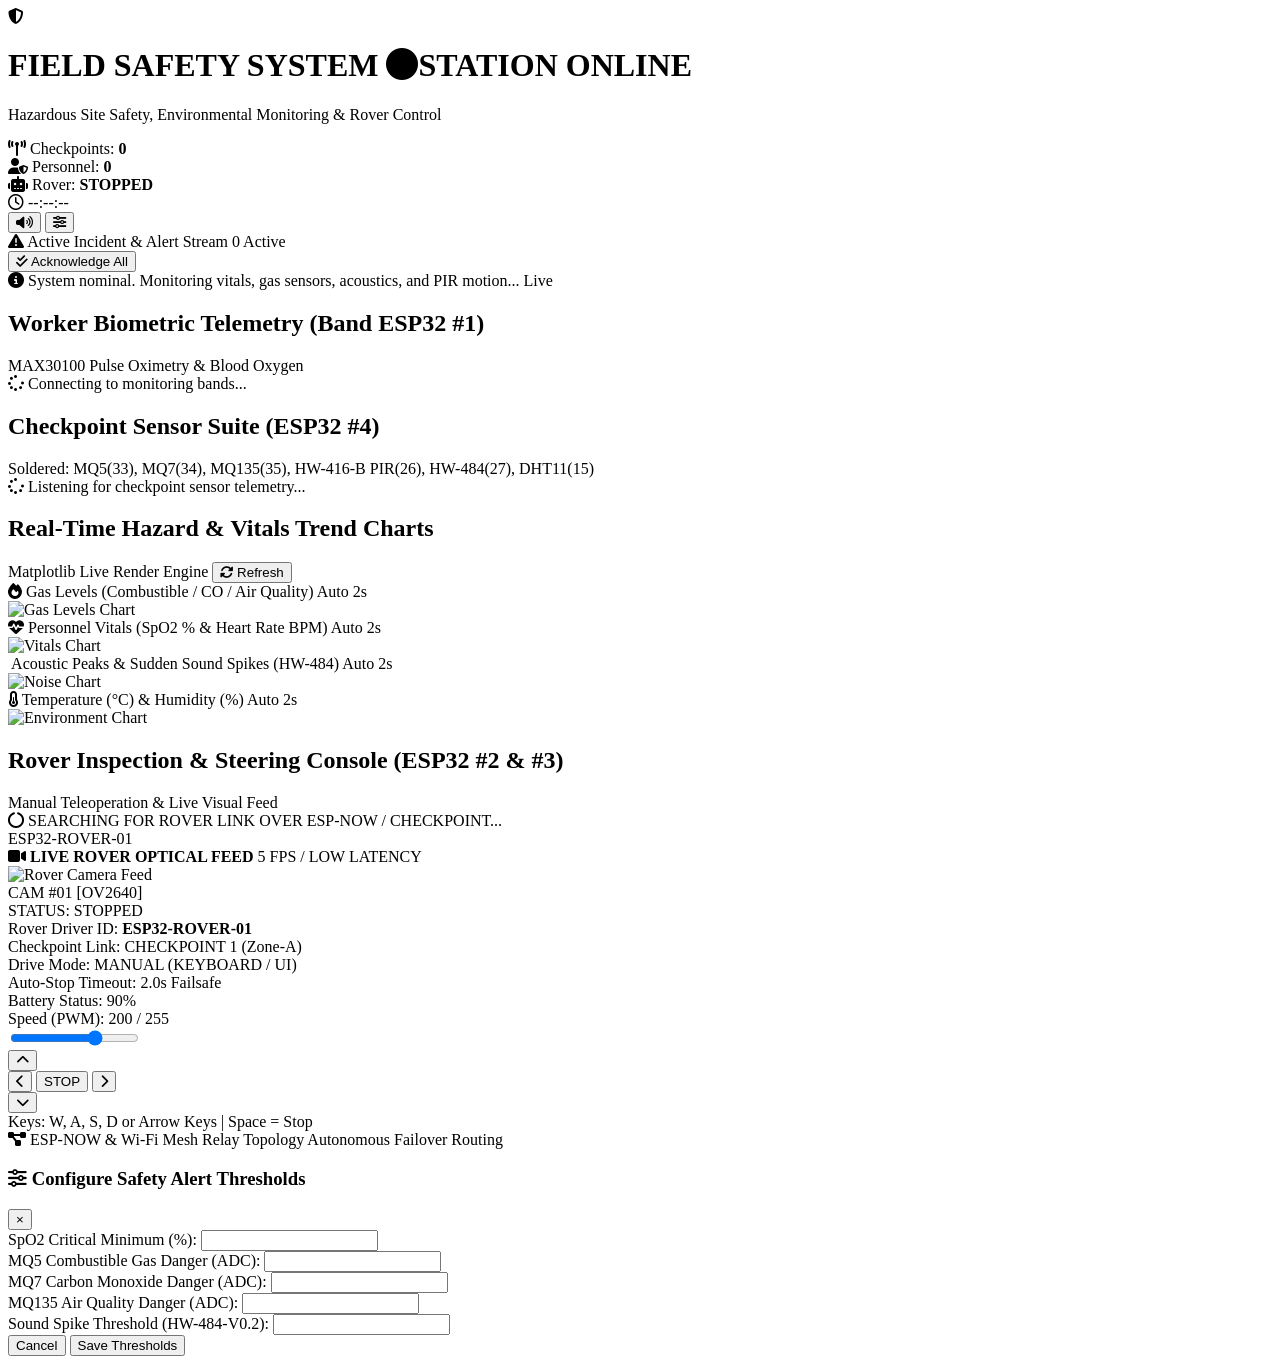
==== dashboard/templates/index.html @ 9cc3961a "init commit" ====
<!DOCTYPE html>
<html lang="en">
<head>
    <meta charset="UTF-8">
    <meta name="viewport" content="width=device-width, initial-scale=1.0">
    <title>Field Safety Monitoring Station</title>
    <!-- Tailwind CSS CDN -->
    <script src="https://cdn.tailwindcss.com"></script>
    <link rel="stylesheet" href="https://cdnjs.cloudflare.com/ajax/libs/font-awesome/6.4.0/css/all.min.css">
    <link rel="stylesheet" href="/static/css/style.css">
</head>
<body class="bg-slate-950 text-slate-100 min-h-screen font-sans antialiased selection:bg-cyan-500 selection:text-black">

    <!-- Top Navigation / Status Header -->
    <header class="bg-slate-900/90 backdrop-blur border-b border-slate-800 sticky top-0 z-50 px-4 py-3 shadow-lg">
        <div class="max-w-7xl mx-auto flex flex-wrap items-center justify-between gap-4">
            
            <div class="flex items-center space-x-3">
                <div class="w-10 h-10 rounded-lg bg-gradient-to-tr from-cyan-600 to-emerald-500 flex items-center justify-center shadow-lg shadow-cyan-500/20">
                    <i class="fa-solid fa-shield-halved text-slate-950 text-xl"></i>
                </div>
                <div>
                    <h1 class="text-lg font-bold tracking-wide text-slate-100 flex items-center gap-2">
                        FIELD SAFETY SYSTEM
                        <span class="text-xs px-2 py-0.5 rounded-full bg-emerald-950 border border-emerald-500/30 text-emerald-400 font-mono font-normal">
                            <i class="fa-solid fa-circle text-[8px] animate-pulse mr-1"></i>STATION ONLINE
                        </span>
                    </h1>
                    <p class="text-xs text-slate-400">Hazardous Site Safety, Environmental Monitoring & Rover Control</p>
                </div>
            </div>

            <!-- Quick Metrics Header Badges -->
            <div class="flex items-center space-x-3 text-xs">
                <div class="bg-slate-800/80 border border-slate-700 px-3 py-1.5 rounded-lg flex items-center gap-2">
                    <i class="fa-solid fa-tower-broadcast text-cyan-400"></i>
                    <span>Checkpoints: <strong id="header-cp-count" class="text-cyan-300 font-mono">0</strong></span>
                </div>
                <div class="bg-slate-800/80 border border-slate-700 px-3 py-1.5 rounded-lg flex items-center gap-2">
                    <i class="fa-solid fa-user-shield text-emerald-400"></i>
                    <span>Personnel: <strong id="header-band-count" class="text-emerald-300 font-mono">0</strong></span>
                </div>
                <div class="bg-slate-800/80 border border-slate-700 px-3 py-1.5 rounded-lg flex items-center gap-2">
                    <i class="fa-solid fa-robot text-amber-400"></i>
                    <span>Rover: <strong id="header-rover-status" class="text-amber-300 font-mono">STOPPED</strong></span>
                </div>
                <div class="bg-slate-800/80 border border-slate-700 px-3 py-1.5 rounded-lg flex items-center gap-2">
                    <i class="fa-regular fa-clock text-slate-400"></i>
                    <span id="server-clock" class="font-mono text-slate-300">--:--:--</span>
                </div>
                <button id="btn-audio-toggle" class="bg-slate-800 hover:bg-slate-700 border border-slate-700 px-2.5 py-1.5 rounded-lg text-slate-300 transition" title="Toggle Alert Sound">
                    <i class="fa-solid fa-volume-high text-cyan-400"></i>
                </button>
                <button onclick="openThresholdModal()" class="bg-slate-800 hover:bg-slate-700 border border-slate-700 px-2.5 py-1.5 rounded-lg text-slate-300 transition" title="Safety Thresholds">
                    <i class="fa-solid fa-sliders text-slate-300"></i>
                </button>
            </div>

        </div>
    </header>

    <!-- Main Content Container -->
    <main class="max-w-7xl mx-auto p-4 space-y-6">

        <!-- Critical Alerts Banner -->
        <section id="alerts-container" class="space-y-2">
            <div class="flex items-center justify-between">
                <div class="flex items-center space-x-2 text-xs font-semibold uppercase tracking-wider text-slate-400">
                    <i class="fa-solid fa-triangle-exclamation text-amber-400"></i>
                    <span>Active Incident & Alert Stream</span>
                    <span id="alert-badge-count" class="bg-rose-950 text-rose-300 text-[10px] px-1.5 py-0.2 rounded-full border border-rose-500/40">0 Active</span>
                </div>
                <button onclick="clearAlerts()" class="text-xs text-slate-400 hover:text-slate-200 transition flex items-center gap-1">
                    <i class="fa-solid fa-check-double"></i> Acknowledge All
                </button>
            </div>
            <div id="alerts-feed" class="max-h-36 overflow-y-auto space-y-1.5 pr-1 scrollbar-thin">
                <div class="bg-slate-900/60 border border-slate-800 rounded-lg px-3 py-2 text-xs text-slate-400 flex items-center justify-between">
                    <span class="flex items-center gap-2">
                        <i class="fa-solid fa-circle-info text-cyan-400"></i>
                        <span>System nominal. Monitoring vitals, gas sensors, acoustics, and PIR motion...</span>
                    </span>
                    <span class="font-mono text-[10px] text-slate-500">Live</span>
                </div>
            </div>
        </section>

        <!-- Section 1: Personnel Vitals Tracking (ESP32 #1 Band) -->
        <section class="space-y-3">
            <div class="flex items-center justify-between">
                <div class="flex items-center space-x-2">
                    <div class="w-2 h-5 bg-emerald-500 rounded-sm"></div>
                    <h2 class="text-sm font-bold uppercase tracking-wider text-slate-200">Worker Biometric Telemetry (Band ESP32 #1)</h2>
                </div>
                <span class="text-xs text-slate-400">MAX30100 Pulse Oximetry & Blood Oxygen</span>
            </div>
            
            <div id="workers-grid" class="grid grid-cols-1 md:grid-cols-2 lg:grid-cols-3 gap-4">
                <div class="bg-slate-900/70 border border-slate-800 rounded-xl p-5 text-center text-slate-500 text-xs">
                    <i class="fa-solid fa-spinner fa-spin mr-2"></i> Connecting to monitoring bands...
                </div>
            </div>
        </section>

        <!-- Section 2: Checkpoint Environmental Monitoring Grid (ESP32 #4) -->
        <section class="space-y-3">
            <div class="flex items-center justify-between">
                <div class="flex items-center space-x-2">
                    <div class="w-2 h-5 bg-cyan-500 rounded-sm"></div>
                    <h2 class="text-sm font-bold uppercase tracking-wider text-slate-200">Checkpoint Sensor Suite (ESP32 #4)</h2>
                </div>
                <span class="text-xs text-slate-400">Soldered: MQ5(33), MQ7(34), MQ135(35), HW-416-B PIR(26), HW-484(27), DHT11(15)</span>
            </div>

            <div id="checkpoints-grid" class="grid grid-cols-1 lg:grid-cols-3 gap-4">
                <div class="bg-slate-900/70 border border-slate-800 rounded-xl p-5 text-center text-slate-500 text-xs col-span-full">
                    <i class="fa-solid fa-spinner fa-spin mr-2"></i> Listening for checkpoint sensor telemetry...
                </div>
            </div>
        </section>

        <!-- Section 3: Live Matplotlib Charts (PRD FR5.6) -->
        <section class="space-y-3">
            <div class="flex items-center justify-between">
                <div class="flex items-center space-x-2">
                    <div class="w-2 h-5 bg-amber-500 rounded-sm"></div>
                    <h2 class="text-sm font-bold uppercase tracking-wider text-slate-200">Real-Time Hazard & Vitals Trend Charts</h2>
                </div>
                <div class="flex items-center gap-2">
                    <span class="text-xs text-slate-400">Matplotlib Live Render Engine</span>
                    <button onclick="refreshCharts()" class="text-xs bg-slate-800 hover:bg-slate-700 px-2 py-1 rounded text-slate-300 transition">
                        <i class="fa-solid fa-rotate mr-1"></i> Refresh
                    </button>
                </div>
            </div>

            <div class="grid grid-cols-1 lg:grid-cols-2 gap-4">
                <!-- Chart 1: Gas Levels (MQ5, MQ7, MQ135) -->
                <div class="bg-slate-900/80 border border-slate-800 rounded-xl p-3 shadow-md flex flex-col items-center">
                    <div class="w-full flex justify-between items-center px-1 mb-2">
                        <span class="text-xs font-semibold text-slate-300"><i class="fa-solid fa-fire text-amber-400 mr-1.5"></i> Gas Levels (Combustible / CO / Air Quality)</span>
                        <span class="text-[10px] text-slate-500 font-mono">Auto 2s</span>
                    </div>
                    <img id="chart-gas" src="/api/charts/gas.png" alt="Gas Levels Chart" class="w-full h-auto rounded-lg border border-slate-800/80 bg-slate-950">
                </div>

                <!-- Chart 2: Personnel Vitals (Pulse / SpO2) -->
                <div class="bg-slate-900/80 border border-slate-800 rounded-xl p-3 shadow-md flex flex-col items-center">
                    <div class="w-full flex justify-between items-center px-1 mb-2">
                        <span class="text-xs font-semibold text-slate-300"><i class="fa-solid fa-heart-pulse text-rose-400 mr-1.5"></i> Personnel Vitals (SpO2 % & Heart Rate BPM)</span>
                        <span class="text-[10px] text-slate-500 font-mono">Auto 2s</span>
                    </div>
                    <img id="chart-vitals" src="/api/charts/vitals.png" alt="Vitals Chart" class="w-full h-auto rounded-lg border border-slate-800/80 bg-slate-950">
                </div>

                <!-- Chart 3: Noise & Acoustic Peaks (HW-484-V0.2) -->
                <div class="bg-slate-900/80 border border-slate-800 rounded-xl p-3 shadow-md flex flex-col items-center">
                    <div class="w-full flex justify-between items-center px-1 mb-2">
                        <span class="text-xs font-semibold text-slate-300"><i class="fa-solid fa-waveform-lines text-cyan-400 mr-1.5"></i> Acoustic Peaks & Sudden Sound Spikes (HW-484)</span>
                        <span class="text-[10px] text-slate-500 font-mono">Auto 2s</span>
                    </div>
                    <img id="chart-noise" src="/api/charts/noise.png" alt="Noise Chart" class="w-full h-auto rounded-lg border border-slate-800/80 bg-slate-950">
                </div>

                <!-- Chart 4: Environmental Conditions (DHT11) -->
                <div class="bg-slate-900/80 border border-slate-800 rounded-xl p-3 shadow-md flex flex-col items-center">
                    <div class="w-full flex justify-between items-center px-1 mb-2">
                        <span class="text-xs font-semibold text-slate-300"><i class="fa-solid fa-temperature-half text-emerald-400 mr-1.5"></i> Temperature (°C) & Humidity (%)</span>
                        <span class="text-[10px] text-slate-500 font-mono">Auto 2s</span>
                    </div>
                    <img id="chart-environment" src="/api/charts/environment.png" alt="Environment Chart" class="w-full h-auto rounded-lg border border-slate-800/80 bg-slate-950">
                </div>
            </div>
        </section>

        <!-- Section 4: Rover Inspection Station (Camera ESP32 #2 + Driver ESP32 #3) -->
        <section class="space-y-3">
            <div class="flex items-center justify-between">
                <div class="flex items-center space-x-2">
                    <div class="w-2 h-5 bg-purple-500 rounded-sm"></div>
                    <h2 class="text-sm font-bold uppercase tracking-wider text-slate-200">Rover Inspection & Steering Console (ESP32 #2 & #3)</h2>
                </div>
                <span class="text-xs text-slate-400">Manual Teleoperation & Live Visual Feed</span>
            </div>

            <!-- Prominent Rover Connection Status Banner -->
            <div id="rover-connection-banner" class="bg-amber-950/40 border border-amber-500/40 text-amber-300 px-4 py-2.5 rounded-xl text-xs font-semibold flex items-center justify-between shadow-lg transition-all">
                <div class="flex items-center gap-2">
                    <i class="fa-solid fa-circle-notch fa-spin text-amber-400"></i>
                    <span>SEARCHING FOR ROVER LINK OVER ESP-NOW / CHECKPOINT...</span>
                </div>
                <span class="text-[10px] font-mono text-slate-400">ESP32-ROVER-01</span>
            </div>

            <div class="grid grid-cols-1 lg:grid-cols-3 gap-6 bg-slate-900/90 border border-slate-800 rounded-2xl p-5 shadow-xl">
                
                <!-- Rover Camera Video Screen -->
                <div class="lg:col-span-2 space-y-2">
                    <div class="flex justify-between items-center text-xs text-slate-400">
                        <span class="flex items-center gap-1.5">
                            <i class="fa-solid fa-video text-purple-400"></i>
                            <strong>LIVE ROVER OPTICAL FEED</strong>
                        </span>
                        <span class="font-mono text-emerald-400 text-[11px] flex items-center gap-1">
                            <span class="w-2 h-2 rounded-full bg-emerald-500 animate-ping"></span> 5 FPS / LOW LATENCY
                        </span>
                    </div>

                    <div class="relative rounded-xl overflow-hidden border border-slate-800 bg-slate-950 aspect-[4/3] max-h-[380px] flex items-center justify-center">
                        <img id="rover-camera-img" src="/api/camera/latest.jpg" alt="Rover Camera Feed" class="w-full h-full object-cover">
                        
                        <!-- Overlay HUD -->
                        <div class="absolute top-3 left-3 bg-slate-950/80 backdrop-blur px-2.5 py-1 rounded text-[10px] font-mono text-cyan-300 border border-cyan-500/30">
                            CAM #01 [OV2640]
                        </div>
                        <div id="rover-hud-status" class="absolute bottom-3 left-3 bg-slate-950/80 backdrop-blur px-2.5 py-1 rounded text-[10px] font-mono text-amber-300 border border-amber-500/30">
                            STATUS: STOPPED
                        </div>
                    </div>
                </div>

                <!-- Rover Steering Controls & Telemetry -->
                <div class="flex flex-col justify-between space-y-4">
                    
                    <!-- Telemetry Stats -->
                    <div class="bg-slate-950/70 border border-slate-800 rounded-xl p-3 space-y-2 text-xs">
                        <div class="flex justify-between text-slate-400">
                            <span>Rover Driver ID:</span>
                            <strong class="text-slate-200 font-mono">ESP32-ROVER-01</strong>
                        </div>
                        <div class="flex justify-between text-slate-400">
                            <span>Checkpoint Link:</span>
                            <span id="rover-checkpoint-link" class="text-cyan-400 font-bold font-mono">CHECKPOINT 1 (Zone-A)</span>
                        </div>
                        <div class="flex justify-between text-slate-400">
                            <span>Drive Mode:</span>
                            <span class="text-emerald-400 font-semibold font-mono">MANUAL (KEYBOARD / UI)</span>
                        </div>
                        <div class="flex justify-between text-slate-400">
                            <span>Auto-Stop Timeout:</span>
                            <span class="text-cyan-400 font-mono">2.0s Failsafe</span>
                        </div>
                        <div class="flex justify-between text-slate-400">
                            <span>Battery Status:</span>
                            <span id="rover-battery-val" class="text-amber-400 font-mono font-bold">90%</span>
                        </div>
                    </div>

                    <!-- Speed Slider -->
                    <div class="space-y-1.5">
                        <div class="flex justify-between text-xs text-slate-300">
                            <span>Speed (PWM):</span>
                            <span id="rover-speed-val" class="font-mono text-cyan-400 font-bold">200 / 255</span>
                        </div>
                        <input id="rover-speed-slider" type="range" min="80" max="255" value="200" class="w-full h-2 bg-slate-800 rounded-lg appearance-none cursor-pointer accent-cyan-500">
                    </div>

                    <!-- Virtual D-Pad -->
                    <div class="flex flex-col items-center justify-center space-y-2 py-2">
                        <!-- Forward -->
                        <button onmousedown="sendRoverCmd('FORWARD')" onmouseup="sendRoverCmd('STOP')" class="w-14 h-14 bg-slate-800 hover:bg-cyan-600 active:bg-cyan-500 border border-slate-700 active:scale-95 rounded-xl flex items-center justify-center text-xl text-cyan-400 hover:text-white transition shadow-lg">
                            <i class="fa-solid fa-chevron-up"></i>
                        </button>
                        
                        <!-- Left / Stop / Right -->
                        <div class="flex items-center space-x-2">
                            <button onmousedown="sendRoverCmd('LEFT')" onmouseup="sendRoverCmd('STOP')" class="w-14 h-14 bg-slate-800 hover:bg-cyan-600 active:bg-cyan-500 border border-slate-700 active:scale-95 rounded-xl flex items-center justify-center text-xl text-cyan-400 hover:text-white transition shadow-lg">
                                <i class="fa-solid fa-chevron-left"></i>
                            </button>
                            <button onclick="sendRoverCmd('STOP')" class="w-14 h-14 bg-rose-900/80 hover:bg-rose-700 active:bg-rose-600 border border-rose-600 active:scale-95 rounded-xl flex items-center justify-center text-sm font-bold text-rose-200 transition shadow-lg shadow-rose-900/30">
                                STOP
                            </button>
                            <button onmousedown="sendRoverCmd('RIGHT')" onmouseup="sendRoverCmd('STOP')" class="w-14 h-14 bg-slate-800 hover:bg-cyan-600 active:bg-cyan-500 border border-slate-700 active:scale-95 rounded-xl flex items-center justify-center text-xl text-cyan-400 hover:text-white transition shadow-lg">
                                <i class="fa-solid fa-chevron-right"></i>
                            </button>
                        </div>

                        <!-- Backward -->
                        <button onmousedown="sendRoverCmd('BACKWARD')" onmouseup="sendRoverCmd('STOP')" class="w-14 h-14 bg-slate-800 hover:bg-cyan-600 active:bg-cyan-500 border border-slate-700 active:scale-95 rounded-xl flex items-center justify-center text-xl text-cyan-400 hover:text-white transition shadow-lg">
                            <i class="fa-solid fa-chevron-down"></i>
                        </button>
                    </div>

                    <div class="text-[10px] text-slate-500 text-center font-mono">
                        Keys: <span class="text-slate-400">W, A, S, D</span> or Arrow Keys | <span class="text-slate-400">Space</span> = Stop
                    </div>

                </div>

            </div>
        </section>

        <!-- Section 5: Mesh Topology & Relaying Map -->
        <section class="bg-slate-900/70 border border-slate-800 rounded-xl p-4 text-xs space-y-3">
            <div class="flex items-center justify-between">
                <span class="font-bold text-slate-300 uppercase tracking-wider flex items-center gap-2">
                    <i class="fa-solid fa-diagram-project text-cyan-400"></i> ESP-NOW & Wi-Fi Mesh Relay Topology
                </span>
                <span class="text-[10px] text-slate-500">Autonomous Failover Routing</span>
            </div>

            <div id="mesh-topology-view" class="grid grid-cols-1 md:grid-cols-4 gap-3 text-center">
                <!-- Dynamically populated routing nodes -->
            </div>
        </section>

    </main>

    <!-- Threshold Configuration Modal -->
    <div id="threshold-modal" class="fixed inset-0 bg-slate-950/80 backdrop-blur-sm hidden items-center justify-center z-50 p-4">
        <div class="bg-slate-900 border border-slate-700 rounded-2xl max-w-md w-full p-6 space-y-4 shadow-2xl">
            <div class="flex justify-between items-center border-b border-slate-800 pb-3">
                <h3 class="font-bold text-sm text-slate-100 flex items-center gap-2">
                    <i class="fa-solid fa-sliders text-cyan-400"></i> Configure Safety Alert Thresholds
                </h3>
                <button onclick="closeThresholdModal()" class="text-slate-400 hover:text-slate-200 text-lg">&times;</button>
            </div>

            <div class="space-y-3 text-xs">
                <div>
                    <label class="block text-slate-400 mb-1">SpO2 Critical Minimum (%):</label>
                    <input id="th-spo2-critical" type="number" step="0.5" class="w-full bg-slate-950 border border-slate-700 rounded px-3 py-1.5 text-slate-200">
                </div>
                <div>
                    <label class="block text-slate-400 mb-1">MQ5 Combustible Gas Danger (ADC):</label>
                    <input id="th-mq5-critical" type="number" class="w-full bg-slate-950 border border-slate-700 rounded px-3 py-1.5 text-slate-200">
                </div>
                <div>
                    <label class="block text-slate-400 mb-1">MQ7 Carbon Monoxide Danger (ADC):</label>
                    <input id="th-mq7-critical" type="number" class="w-full bg-slate-950 border border-slate-700 rounded px-3 py-1.5 text-slate-200">
                </div>
                <div>
                    <label class="block text-slate-400 mb-1">MQ135 Air Quality Danger (ADC):</label>
                    <input id="th-mq135-critical" type="number" class="w-full bg-slate-950 border border-slate-700 rounded px-3 py-1.5 text-slate-200">
                </div>
                <div>
                    <label class="block text-slate-400 mb-1">Sound Spike Threshold (HW-484-V0.2):</label>
                    <input id="th-sound-spike" type="number" class="w-full bg-slate-950 border border-slate-700 rounded px-3 py-1.5 text-slate-200">
                </div>
            </div>

            <div class="flex justify-end space-x-2 pt-2 border-t border-slate-800">
                <button onclick="closeThresholdModal()" class="px-3 py-1.5 rounded bg-slate-800 text-slate-300 hover:bg-slate-700 text-xs">Cancel</button>
                <button onclick="saveThresholds()" class="px-4 py-1.5 rounded bg-cyan-600 text-slate-950 font-bold hover:bg-cyan-500 text-xs">Save Thresholds</button>
            </div>
        </div>
    </div>

    <!-- Application JavaScript -->
    <script src="/static/js/app.js"></script>
</body>
</html>
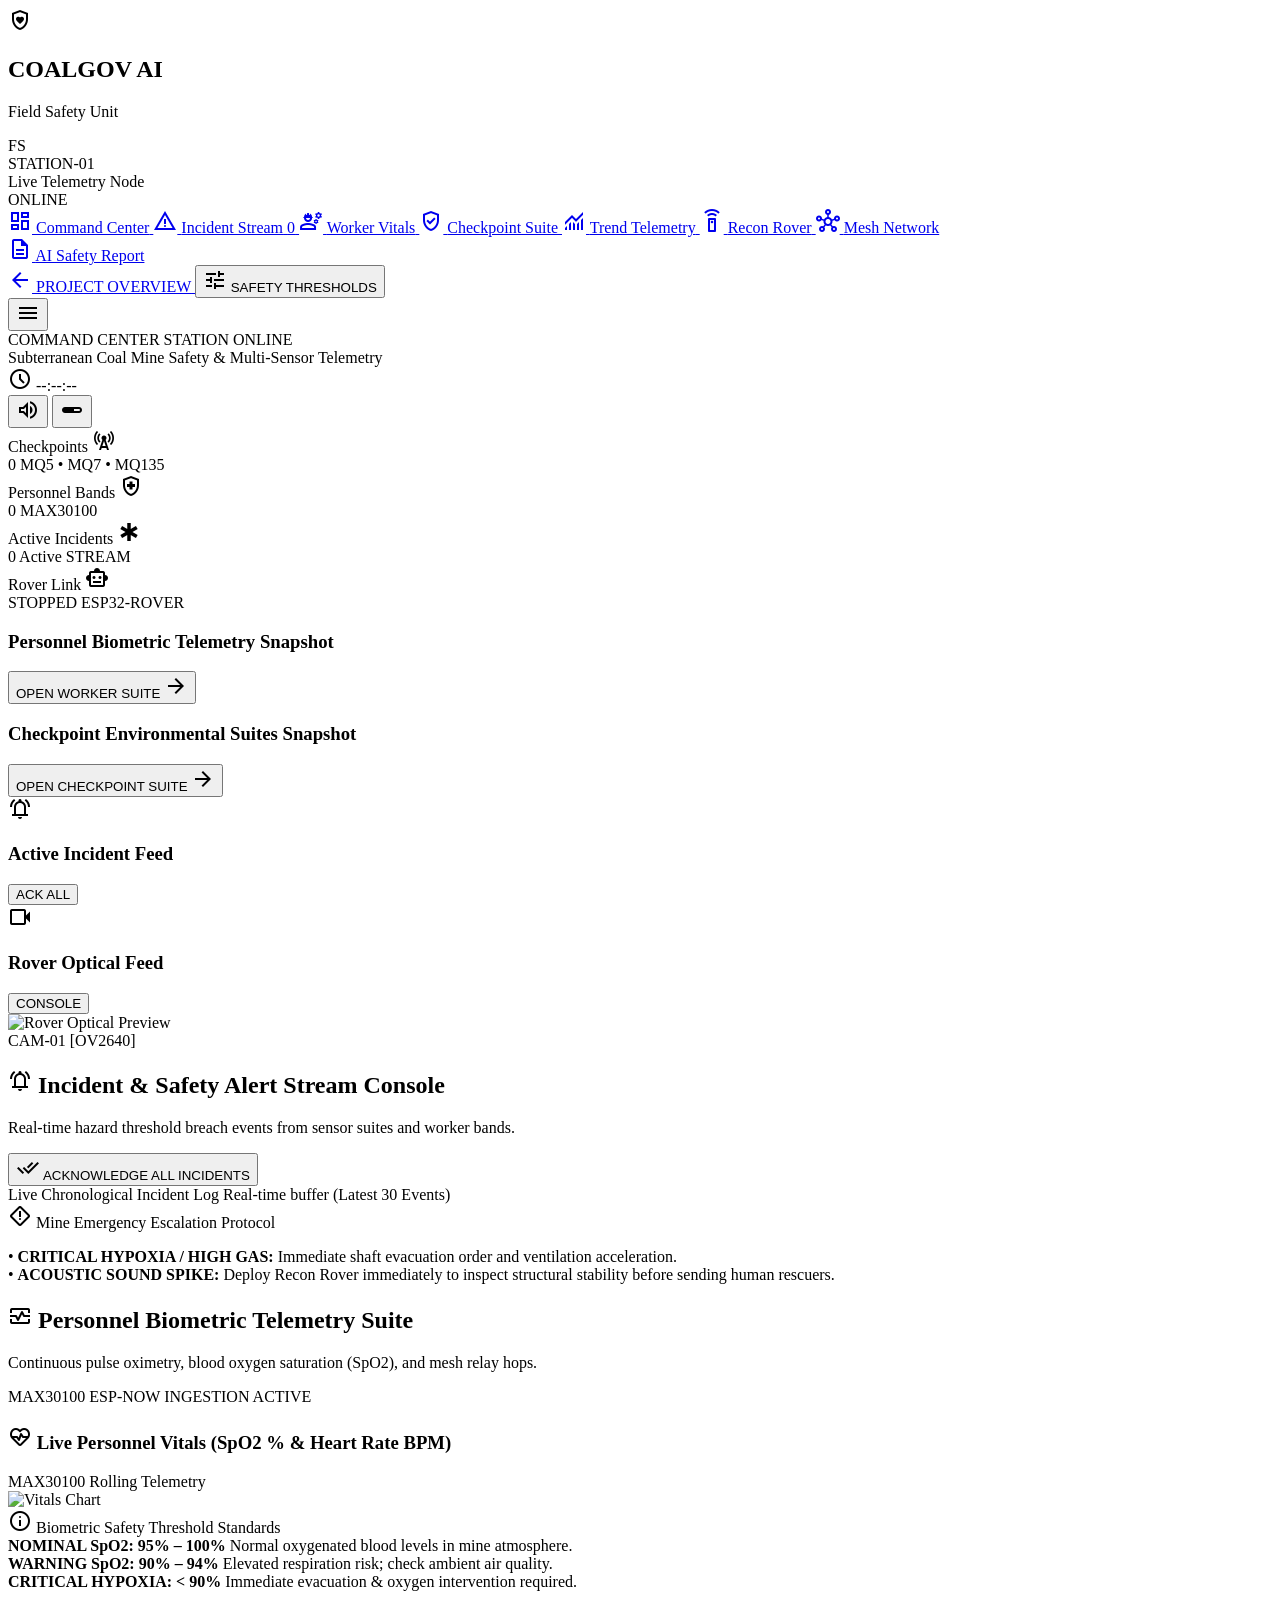
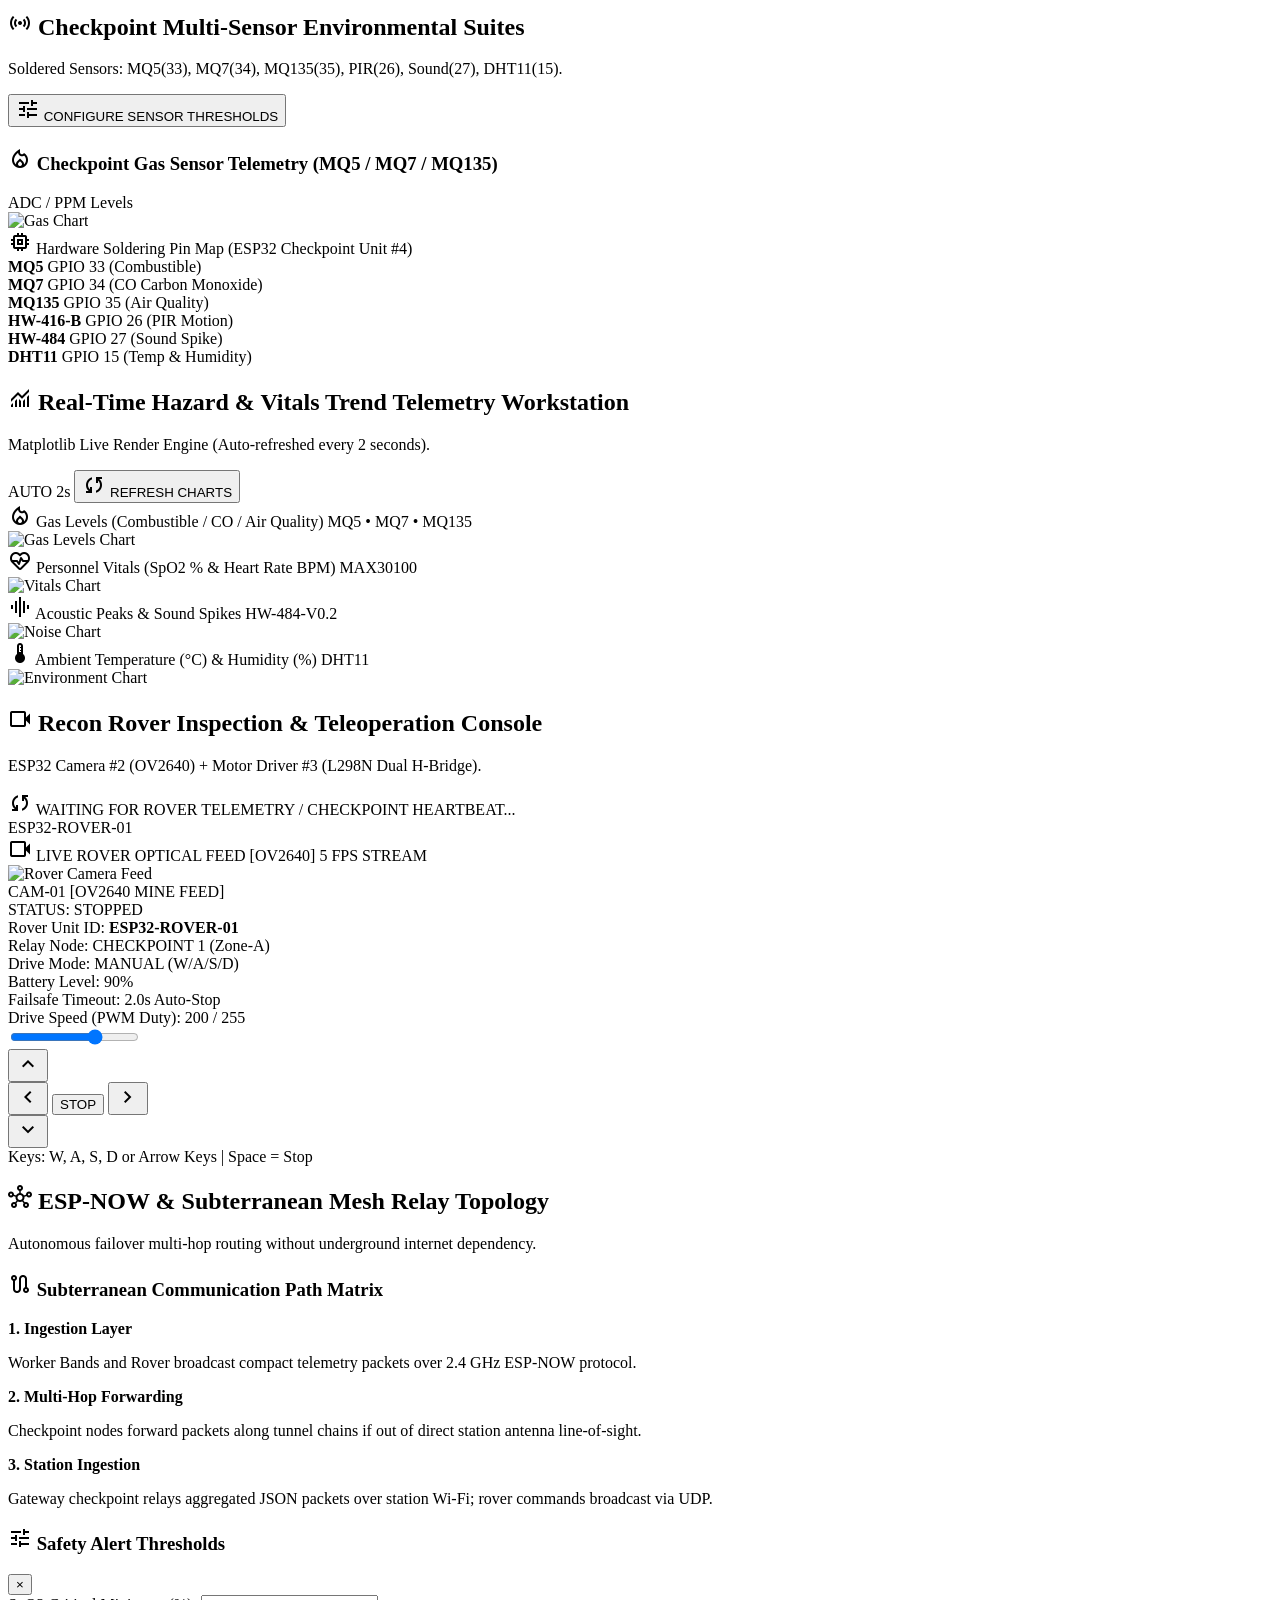
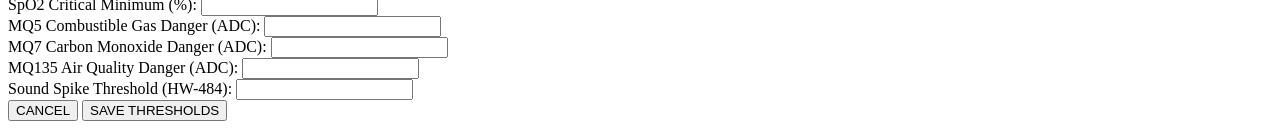
==== commit 7f3b9f53: "Enhance UI with CoalGov AI branding, DGMS PDF safety report generator, and landing portal" ====
--- a/dashboard/templates/index.html
+++ b/dashboard/templates/index.html
@@ -1,352 +1,751 @@
 <!DOCTYPE html>
-<html lang="en">
+<html class="dark" lang="en">
 <head>
-    <meta charset="UTF-8">
-    <meta name="viewport" content="width=device-width, initial-scale=1.0">
-    <title>Field Safety Monitoring Station</title>
-    <!-- Tailwind CSS CDN -->
-    <script src="https://cdn.tailwindcss.com"></script>
-    <link rel="stylesheet" href="https://cdnjs.cloudflare.com/ajax/libs/font-awesome/6.4.0/css/all.min.css">
-    <link rel="stylesheet" href="/static/css/style.css">
+    <meta charset="utf-8"/>
+    <meta content="width=device-width, initial-scale=1.0" name="viewport"/>
+    <title>Field Safety Monitoring Station | CoalGov AI</title>
+    <!-- Tailwind CSS with custom configuration matching CoalGov AI Carbon -->
+    <script src="https://cdn.tailwindcss.com?plugins=forms,container-queries"></script>
+    <link href="https://fonts.googleapis.com/css2?family=Inter:wght@400;600;700;800&family=JetBrains+Mono:wght@400;500;600;700&display=swap" rel="stylesheet"/>
+    <link href="https://fonts.googleapis.com/css2?family=Material+Symbols+Outlined:wght,FILL@100..700,0..1&display=swap" rel="stylesheet"/>
+    <link rel="stylesheet" href="/static/css/style.css"/>
+    <script id="tailwind-config">
+        tailwind.config = {
+            darkMode: "class",
+            theme: {
+                extend: {
+                    colors: {
+                        "background": "#131314",
+                        "surface": "#131314",
+                        "carbon-black": "#0A0A0B",
+                        "steel-gray": "#2D2E32",
+                        "surface-container-lowest": "#0e0e0f",
+                        "surface-container-low": "#1c1b1c",
+                        "surface-container": "#201f20",
+                        "surface-container-high": "#2a2a2b",
+                        "surface-container-highest": "#353436",
+                        "surface-bright": "#3a393a",
+                        "surface-variant": "#353436",
+                        "surface-dim": "#131314",
+                        "outline": "#9c8f79",
+                        "outline-variant": "#4f4633",
+                        "on-background": "#e5e2e3",
+                        "on-surface": "#e5e2e3",
+                        "on-surface-variant": "#d3c5ac",
+                        "primary": "#ffe1a7",
+                        "primary-container": "#fbbf24",
+                        "primary-fixed": "#ffdf9f",
+                        "primary-fixed-dim": "#f9bd22",
+                        "hazard-yellow": "#FBBF24",
+                        "safety-orange": "#F97316",
+                        "industrial-green": "#22C55E",
+                        "critical-red": "#FF0000",
+                        "error": "#ffb4ab",
+                        "error-container": "#93000a",
+                        "secondary": "#ffb690",
+                        "secondary-container": "#ec6a06",
+                        "tertiary": "#e5e4e9"
+                    },
+                    borderRadius: {
+                        "DEFAULT": "0.125rem",
+                        "sm": "0.125rem",
+                        "md": "0.25rem",
+                        "lg": "0.375rem",
+                        "xl": "0.5rem"
+                    },
+                    fontFamily: {
+                        "sans": ["Inter", "sans-serif"],
+                        "mono": ["JetBrains Mono", "monospace"]
+                    }
+                }
+            }
+        }
+    </script>
 </head>
-<body class="bg-slate-950 text-slate-100 min-h-screen font-sans antialiased selection:bg-cyan-500 selection:text-black">
-
-    <!-- Top Navigation / Status Header -->
-    <header class="bg-slate-900/90 backdrop-blur border-b border-slate-800 sticky top-0 z-50 px-4 py-3 shadow-lg">
-        <div class="max-w-7xl mx-auto flex flex-wrap items-center justify-between gap-4">
-            
-            <div class="flex items-center space-x-3">
-                <div class="w-10 h-10 rounded-lg bg-gradient-to-tr from-cyan-600 to-emerald-500 flex items-center justify-center shadow-lg shadow-cyan-500/20">
-                    <i class="fa-solid fa-shield-halved text-slate-950 text-xl"></i>
+<body data-initial-view="{{ initial_view|default('overview') }}" class="bg-carbon-black text-on-surface antialiased flex h-screen overflow-hidden coal-dust-bg selection:bg-hazard-yellow selection:text-carbon-black font-sans">
+    <div class="coal-dust-overlay"></div>
+
+    <!-- Desktop Navigation Sidebar -->
+    <nav class="hidden md:flex flex-col h-full w-72 bg-surface-container/95 backdrop-blur border-r-2 border-steel-gray py-6 flex-shrink-0 z-40 relative">
+        <!-- Brand / Header -->
+        <div class="px-6 mb-6">
+            <div class="flex items-center gap-3">
+                <div class="w-10 h-10 rounded-sm bg-gradient-to-br from-hazard-yellow to-safety-orange flex items-center justify-center shadow-lg shadow-hazard-yellow/20">
+                    <span class="material-symbols-outlined text-carbon-black text-2xl font-bold">shield_with_heart</span>
                 </div>
                 <div>
-                    <h1 class="text-lg font-bold tracking-wide text-slate-100 flex items-center gap-2">
-                        FIELD SAFETY SYSTEM
-                        <span class="text-xs px-2 py-0.5 rounded-full bg-emerald-950 border border-emerald-500/30 text-emerald-400 font-mono font-normal">
-                            <i class="fa-solid fa-circle text-[8px] animate-pulse mr-1"></i>STATION ONLINE
+                    <h2 class="font-bold text-lg tracking-wider text-hazard-yellow font-sans leading-none">COALGOV AI</h2>
+                    <p class="font-mono text-[10px] text-on-surface-variant tracking-widest mt-1 uppercase">Field Safety Unit</p>
+                </div>
+            </div>
+
+            <!-- Station Node Card -->
+            <div class="mt-5 p-2.5 industrial-panel rounded-sm flex items-center gap-3">
+                <div class="w-9 h-9 rounded-sm border border-steel-gray bg-carbon-black flex items-center justify-center text-hazard-yellow font-bold font-mono text-sm">
+                    FS
+                </div>
+                <div class="overflow-hidden flex-1">
+                    <div class="font-mono text-xs text-on-surface font-bold truncate">STATION-01</div>
+                    <div class="font-mono text-[10px] text-on-surface-variant truncate">Live Telemetry Node</div>
+                </div>
+                <div class="flex items-center gap-1 bg-surface-container-highest px-1.5 py-0.5 rounded border border-steel-gray">
+                    <span class="w-1.5 h-1.5 rounded-full bg-industrial-green animate-pulse"></span>
+                    <span class="font-mono text-[9px] text-industrial-green font-bold">ONLINE</span>
+                </div>
+            </div>
+        </div>
+
+        <!-- Navigation Links (Contextual Pages) -->
+        <div class="flex-1 overflow-y-auto px-4 space-y-1.5 font-mono text-xs">
+            <a href="/dashboard" onclick="handleNavClick(event, 'overview', '/dashboard')" id="nav-overview" class="nav-item w-full flex items-center gap-3 px-3.5 py-2.5 bg-surface-container-high border-l-4 border-hazard-yellow text-hazard-yellow rounded-r-sm font-bold transition-all text-left group">
+                <span class="material-symbols-outlined text-lg">dashboard</span>
+                <span class="tracking-wide">Command Center</span>
+            </a>
+            <a href="/incidents" onclick="handleNavClick(event, 'incidents', '/incidents')" id="nav-incidents" class="nav-item w-full flex items-center gap-3 px-3.5 py-2.5 text-on-surface-variant hover:bg-surface-container-highest hover:text-on-surface transition-all rounded-sm text-left group">
+                <span class="material-symbols-outlined text-lg">warning</span>
+                <span class="tracking-wide flex-1">Incident Stream</span>
+                <span id="nav-alert-badge" class="bg-surface-container text-on-surface-variant border border-steel-gray px-1.5 py-0.2 rounded text-[10px]">0</span>
+            </a>
+            <a href="/workers" onclick="handleNavClick(event, 'workers', '/workers')" id="nav-workers" class="nav-item w-full flex items-center gap-3 px-3.5 py-2.5 text-on-surface-variant hover:bg-surface-container-highest hover:text-on-surface transition-all rounded-sm text-left group">
+                <span class="material-symbols-outlined text-lg">engineering</span>
+                <span class="tracking-wide">Worker Vitals</span>
+            </a>
+            <a href="/checkpoints" onclick="handleNavClick(event, 'checkpoints', '/checkpoints')" id="nav-checkpoints" class="nav-item w-full flex items-center gap-3 px-3.5 py-2.5 text-on-surface-variant hover:bg-surface-container-highest hover:text-on-surface transition-all rounded-sm text-left group">
+                <span class="material-symbols-outlined text-lg">verified_user</span>
+                <span class="tracking-wide">Checkpoint Suite</span>
+            </a>
+            <a href="/telemetry" onclick="handleNavClick(event, 'charts', '/telemetry')" id="nav-charts" class="nav-item w-full flex items-center gap-3 px-3.5 py-2.5 text-on-surface-variant hover:bg-surface-container-highest hover:text-on-surface transition-all rounded-sm text-left group">
+                <span class="material-symbols-outlined text-lg">monitoring</span>
+                <span class="tracking-wide">Trend Telemetry</span>
+            </a>
+            <a href="/rover" onclick="handleNavClick(event, 'rover', '/rover')" id="nav-rover" class="nav-item w-full flex items-center gap-3 px-3.5 py-2.5 text-on-surface-variant hover:bg-surface-container-highest hover:text-on-surface transition-all rounded-sm text-left group">
+                <span class="material-symbols-outlined text-lg">settings_remote</span>
+                <span class="tracking-wide">Recon Rover</span>
+            </a>
+            <a href="/network" onclick="handleNavClick(event, 'topology', '/network')" id="nav-topology" class="nav-item w-full flex items-center gap-3 px-3.5 py-2.5 text-on-surface-variant hover:bg-surface-container-highest hover:text-on-surface transition-all rounded-sm text-left group">
+                <span class="material-symbols-outlined text-lg">hub</span>
+                <span class="tracking-wide">Mesh Network</span>
+            </a>
+
+            <!-- Divider -->
+            <div class="border-t border-steel-gray my-2"></div>
+
+            <a href="/reports" class="nav-item w-full flex items-center gap-3 px-3.5 py-2.5 text-on-surface-variant hover:bg-surface-container-highest hover:text-on-surface transition-all rounded-sm text-left group">
+                <span class="material-symbols-outlined text-lg">description</span>
+                <span class="tracking-wide">AI Safety Report</span>
+            </a>
+        </div>
+
+        <!-- Sidebar Footer Actions -->
+        <div class="px-4 mt-auto pt-4 border-t-2 border-steel-gray space-y-2">
+            <a href="/" class="w-full flex items-center justify-center gap-2 px-3 py-2 bg-surface-container-low hover:bg-surface-container-high border border-steel-gray text-on-surface font-mono text-xs rounded-sm transition-colors group">
+                <span class="material-symbols-outlined text-sm text-hazard-yellow">arrow_back</span>
+                <span>PROJECT OVERVIEW</span>
+            </a>
+            <button onclick="openThresholdModal()" class="w-full flex items-center justify-center gap-2 px-3 py-2 bg-surface-container-low hover:bg-surface-container-high border border-steel-gray text-on-surface font-mono text-xs rounded-sm transition-colors">
+                <span class="material-symbols-outlined text-sm text-hazard-yellow">tune</span>
+                <span>SAFETY THRESHOLDS</span>
+            </button>
+        </div>
+    </nav>
+
+    <!-- Main Content Area -->
+    <div class="flex-1 flex flex-col min-w-0 bg-transparent relative z-10 overflow-hidden">
+        <!-- Top App Bar Header -->
+        <header class="flex justify-between items-center w-full px-4 md:px-8 h-16 bg-surface-container/90 backdrop-blur border-b-2 border-steel-gray flex-shrink-0 z-30 font-mono">
+            <div class="flex items-center gap-3">
+                <button class="md:hidden text-on-surface-variant hover:bg-surface-container-high p-1.5 rounded" onclick="document.querySelector('nav').classList.toggle('hidden')">
+                    <span class="material-symbols-outlined">menu</span>
+                </button>
+                <div class="flex flex-col">
+                    <div class="flex items-center gap-2">
+                        <span id="current-view-badge" class="text-xs font-bold text-hazard-yellow uppercase tracking-wider">COMMAND CENTER</span>
+                        <span class="text-[10px] px-2 py-0.5 rounded-sm bg-industrial-green/10 border border-industrial-green/30 text-industrial-green">
+                            STATION ONLINE
                         </span>
-                    </h1>
-                    <p class="text-xs text-slate-400">Hazardous Site Safety, Environmental Monitoring & Rover Control</p>
+                    </div>
+                    <span class="text-[10px] text-on-surface-variant hidden sm:inline">Subterranean Coal Mine Safety & Multi-Sensor Telemetry</span>
                 </div>
             </div>
 
             <!-- Quick Metrics Header Badges -->
-            <div class="flex items-center space-x-3 text-xs">
-                <div class="bg-slate-800/80 border border-slate-700 px-3 py-1.5 rounded-lg flex items-center gap-2">
-                    <i class="fa-solid fa-tower-broadcast text-cyan-400"></i>
-                    <span>Checkpoints: <strong id="header-cp-count" class="text-cyan-300 font-mono">0</strong></span>
-                </div>
-                <div class="bg-slate-800/80 border border-slate-700 px-3 py-1.5 rounded-lg flex items-center gap-2">
-                    <i class="fa-solid fa-user-shield text-emerald-400"></i>
-                    <span>Personnel: <strong id="header-band-count" class="text-emerald-300 font-mono">0</strong></span>
-                </div>
-                <div class="bg-slate-800/80 border border-slate-700 px-3 py-1.5 rounded-lg flex items-center gap-2">
-                    <i class="fa-solid fa-robot text-amber-400"></i>
-                    <span>Rover: <strong id="header-rover-status" class="text-amber-300 font-mono">STOPPED</strong></span>
-                </div>
-                <div class="bg-slate-800/80 border border-slate-700 px-3 py-1.5 rounded-lg flex items-center gap-2">
-                    <i class="fa-regular fa-clock text-slate-400"></i>
-                    <span id="server-clock" class="font-mono text-slate-300">--:--:--</span>
-                </div>
-                <button id="btn-audio-toggle" class="bg-slate-800 hover:bg-slate-700 border border-slate-700 px-2.5 py-1.5 rounded-lg text-slate-300 transition" title="Toggle Alert Sound">
-                    <i class="fa-solid fa-volume-high text-cyan-400"></i>
+            <div class="flex items-center space-x-2 md:space-x-3 text-xs">
+                <!-- Clock -->
+                <div class="bg-carbon-black border border-steel-gray px-3 py-1 rounded-sm flex items-center gap-1.5 text-on-surface">
+                    <span class="material-symbols-outlined text-on-surface-variant text-sm">schedule</span>
+                    <span id="server-clock" class="font-bold">--:--:--</span>
+                </div>
+
+                <!-- Alert Sound Toggle -->
+                <button id="btn-audio-toggle" class="bg-surface-container-low hover:bg-surface-container-high border border-steel-gray px-2.5 py-1 rounded-sm text-hazard-yellow transition-colors" title="Toggle Alert Audio Chime">
+                    <span class="material-symbols-outlined text-sm align-middle">volume_up</span>
                 </button>
-                <button onclick="openThresholdModal()" class="bg-slate-800 hover:bg-slate-700 border border-slate-700 px-2.5 py-1.5 rounded-lg text-slate-300 transition" title="Safety Thresholds">
-                    <i class="fa-solid fa-sliders text-slate-300"></i>
+
+                <!-- Threshold Modal Trigger -->
+                <button onclick="openThresholdModal()" class="bg-surface-container-low hover:bg-surface-container-high border border-steel-gray px-2.5 py-1 rounded-sm text-on-surface-variant hover:text-on-surface transition-colors" title="Safety Alert Thresholds">
+                    <span class="material-symbols-outlined text-sm align-middle">sliders</span>
                 </button>
             </div>
-
-        </div>
-    </header>
-
-    <!-- Main Content Container -->
-    <main class="max-w-7xl mx-auto p-4 space-y-6">
-
-        <!-- Critical Alerts Banner -->
-        <section id="alerts-container" class="space-y-2">
-            <div class="flex items-center justify-between">
-                <div class="flex items-center space-x-2 text-xs font-semibold uppercase tracking-wider text-slate-400">
-                    <i class="fa-solid fa-triangle-exclamation text-amber-400"></i>
-                    <span>Active Incident & Alert Stream</span>
-                    <span id="alert-badge-count" class="bg-rose-950 text-rose-300 text-[10px] px-1.5 py-0.2 rounded-full border border-rose-500/40">0 Active</span>
-                </div>
-                <button onclick="clearAlerts()" class="text-xs text-slate-400 hover:text-slate-200 transition flex items-center gap-1">
-                    <i class="fa-solid fa-check-double"></i> Acknowledge All
-                </button>
-            </div>
-            <div id="alerts-feed" class="max-h-36 overflow-y-auto space-y-1.5 pr-1 scrollbar-thin">
-                <div class="bg-slate-900/60 border border-slate-800 rounded-lg px-3 py-2 text-xs text-slate-400 flex items-center justify-between">
-                    <span class="flex items-center gap-2">
-                        <i class="fa-solid fa-circle-info text-cyan-400"></i>
-                        <span>System nominal. Monitoring vitals, gas sensors, acoustics, and PIR motion...</span>
-                    </span>
-                    <span class="font-mono text-[10px] text-slate-500">Live</span>
-                </div>
-            </div>
-        </section>
-
-        <!-- Section 1: Personnel Vitals Tracking (ESP32 #1 Band) -->
-        <section class="space-y-3">
-            <div class="flex items-center justify-between">
-                <div class="flex items-center space-x-2">
-                    <div class="w-2 h-5 bg-emerald-500 rounded-sm"></div>
-                    <h2 class="text-sm font-bold uppercase tracking-wider text-slate-200">Worker Biometric Telemetry (Band ESP32 #1)</h2>
-                </div>
-                <span class="text-xs text-slate-400">MAX30100 Pulse Oximetry & Blood Oxygen</span>
-            </div>
-            
-            <div id="workers-grid" class="grid grid-cols-1 md:grid-cols-2 lg:grid-cols-3 gap-4">
-                <div class="bg-slate-900/70 border border-slate-800 rounded-xl p-5 text-center text-slate-500 text-xs">
-                    <i class="fa-solid fa-spinner fa-spin mr-2"></i> Connecting to monitoring bands...
-                </div>
-            </div>
-        </section>
-
-        <!-- Section 2: Checkpoint Environmental Monitoring Grid (ESP32 #4) -->
-        <section class="space-y-3">
-            <div class="flex items-center justify-between">
-                <div class="flex items-center space-x-2">
-                    <div class="w-2 h-5 bg-cyan-500 rounded-sm"></div>
-                    <h2 class="text-sm font-bold uppercase tracking-wider text-slate-200">Checkpoint Sensor Suite (ESP32 #4)</h2>
-                </div>
-                <span class="text-xs text-slate-400">Soldered: MQ5(33), MQ7(34), MQ135(35), HW-416-B PIR(26), HW-484(27), DHT11(15)</span>
-            </div>
-
-            <div id="checkpoints-grid" class="grid grid-cols-1 lg:grid-cols-3 gap-4">
-                <div class="bg-slate-900/70 border border-slate-800 rounded-xl p-5 text-center text-slate-500 text-xs col-span-full">
-                    <i class="fa-solid fa-spinner fa-spin mr-2"></i> Listening for checkpoint sensor telemetry...
-                </div>
-            </div>
-        </section>
-
-        <!-- Section 3: Live Matplotlib Charts (PRD FR5.6) -->
-        <section class="space-y-3">
-            <div class="flex items-center justify-between">
-                <div class="flex items-center space-x-2">
-                    <div class="w-2 h-5 bg-amber-500 rounded-sm"></div>
-                    <h2 class="text-sm font-bold uppercase tracking-wider text-slate-200">Real-Time Hazard & Vitals Trend Charts</h2>
-                </div>
-                <div class="flex items-center gap-2">
-                    <span class="text-xs text-slate-400">Matplotlib Live Render Engine</span>
-                    <button onclick="refreshCharts()" class="text-xs bg-slate-800 hover:bg-slate-700 px-2 py-1 rounded text-slate-300 transition">
-                        <i class="fa-solid fa-rotate mr-1"></i> Refresh
+        </header>
+
+        <!-- Scrollable Body (Contextual Operational Views) -->
+        <main class="flex-1 overflow-y-auto p-4 md:p-8 space-y-6 scrollbar-thin font-mono">
+
+            <!-- ================= PAGE 1: COMMAND CENTER (OVERVIEW) ================= -->
+            <div id="view-overview" class="operational-view space-y-6">
+                <!-- Real KPI Strip -->
+                <div class="grid grid-cols-2 lg:grid-cols-4 gap-4">
+                    <!-- KPI 1 -->
+                    <div onclick="handleNavClick(event, 'checkpoints', '/checkpoints')" class="cursor-pointer bg-surface-container-low border-2 border-steel-gray hover:border-hazard-yellow rounded-sm p-4 flex flex-col justify-between h-24 relative overflow-hidden group transition-colors">
+                        <span class="text-xs text-on-surface-variant uppercase tracking-wider flex items-center justify-between">
+                            <span>Checkpoints</span>
+                            <span class="material-symbols-outlined text-hazard-yellow text-sm">cell_tower</span>
+                        </span>
+                        <div class="flex items-baseline justify-between z-10">
+                            <span class="text-2xl md:text-3xl font-bold text-hazard-yellow" id="header-cp-count">0</span>
+                            <span class="text-[10px] text-on-surface-variant">MQ5 • MQ7 • MQ135</span>
+                        </div>
+                    </div>
+
+                    <!-- KPI 2 -->
+                    <div onclick="handleNavClick(event, 'workers', '/workers')" class="cursor-pointer bg-surface-container-low border-2 border-steel-gray hover:border-industrial-green rounded-sm p-4 flex flex-col justify-between h-24 relative overflow-hidden group transition-colors">
+                        <span class="text-xs text-on-surface-variant uppercase tracking-wider flex items-center justify-between">
+                            <span>Personnel Bands</span>
+                            <span class="material-symbols-outlined text-industrial-green text-sm">health_and_safety</span>
+                        </span>
+                        <div class="flex items-baseline justify-between z-10">
+                            <span class="text-2xl md:text-3xl font-bold text-industrial-green" id="header-band-count">0</span>
+                            <span class="text-[10px] text-on-surface-variant">MAX30100</span>
+                        </div>
+                    </div>
+
+                    <!-- KPI 3 -->
+                    <div onclick="handleNavClick(event, 'incidents', '/incidents')" class="cursor-pointer bg-surface-container-low border-2 border-steel-gray hover:border-critical-red border-l-4 border-l-critical-red rounded-sm p-4 flex flex-col justify-between h-24 relative overflow-hidden group transition-colors">
+                        <span class="text-xs text-on-surface-variant uppercase tracking-wider flex items-center justify-between">
+                            <span>Active Incidents</span>
+                            <span class="material-symbols-outlined text-critical-red text-sm">emergency</span>
+                        </span>
+                        <div class="flex items-baseline justify-between z-10">
+                            <span class="text-2xl md:text-3xl font-bold text-critical-red" id="alert-badge-count">0 Active</span>
+                            <span class="text-[10px] text-critical-red font-bold">STREAM</span>
+                        </div>
+                    </div>
+
+                    <!-- KPI 4 -->
+                    <div onclick="handleNavClick(event, 'rover', '/rover')" class="cursor-pointer bg-surface-container-low border-2 border-steel-gray hover:border-safety-orange rounded-sm p-4 flex flex-col justify-between h-24 relative overflow-hidden group transition-colors">
+                        <span class="text-xs text-on-surface-variant uppercase tracking-wider flex items-center justify-between">
+                            <span>Rover Link</span>
+                            <span class="material-symbols-outlined text-safety-orange text-sm">smart_toy</span>
+                        </span>
+                        <div class="flex items-baseline justify-between z-10">
+                            <span class="text-sm md:text-base font-bold text-safety-orange uppercase truncate" id="header-rover-status">STOPPED</span>
+                            <span class="text-[10px] text-on-surface-variant">ESP32-ROVER</span>
+                        </div>
+                    </div>
+                </div>
+
+                <!-- Command Center Dual-Column Overview Deck -->
+                <div class="grid grid-cols-1 lg:grid-cols-3 gap-6">
+                    <!-- Left 2 Cols: Quick Telemetry Previews -->
+                    <div class="lg:col-span-2 space-y-6">
+                        <!-- Biometrics Stream Card -->
+                        <div class="industrial-panel border-2 border-steel-gray rounded-sm p-4 space-y-3">
+                            <div class="flex justify-between items-center border-b border-steel-gray pb-2.5">
+                                <div class="flex items-center gap-2">
+                                    <div class="w-1.5 h-4 bg-industrial-green"></div>
+                                    <h3 class="font-bold text-xs uppercase tracking-wider text-on-surface">Personnel Biometric Telemetry Snapshot</h3>
+                                </div>
+                                <button onclick="handleNavClick(event, 'workers', '/workers')" class="text-[11px] text-hazard-yellow hover:underline flex items-center gap-1">
+                                    <span>OPEN WORKER SUITE</span>
+                                    <span class="material-symbols-outlined text-xs">arrow_forward</span>
+                                </button>
+                            </div>
+                            <div id="overview-workers-grid" class="grid grid-cols-1 sm:grid-cols-2 gap-3">
+                                <!-- Populated dynamically -->
+                            </div>
+                        </div>
+
+                        <!-- Checkpoint Sensors Grid -->
+                        <div class="industrial-panel border-2 border-steel-gray rounded-sm p-4 space-y-3">
+                            <div class="flex justify-between items-center border-b border-steel-gray pb-2.5">
+                                <div class="flex items-center gap-2">
+                                    <div class="w-1.5 h-4 bg-hazard-yellow"></div>
+                                    <h3 class="font-bold text-xs uppercase tracking-wider text-on-surface">Checkpoint Environmental Suites Snapshot</h3>
+                                </div>
+                                <button onclick="handleNavClick(event, 'checkpoints', '/checkpoints')" class="text-[11px] text-hazard-yellow hover:underline flex items-center gap-1">
+                                    <span>OPEN CHECKPOINT SUITE</span>
+                                    <span class="material-symbols-outlined text-xs">arrow_forward</span>
+                                </button>
+                            </div>
+                            <div id="overview-checkpoints-grid" class="grid grid-cols-1 sm:grid-cols-2 gap-3">
+                                <!-- Populated dynamically -->
+                            </div>
+                        </div>
+                    </div>
+
+                    <!-- Right Col: Incident Feed & Rover Preview -->
+                    <div class="space-y-6">
+                        <!-- Incidents Stream Panel -->
+                        <div class="industrial-panel border-2 border-steel-gray rounded-sm flex flex-col">
+                            <div class="industrial-panel-header px-4 py-2.5 flex items-center justify-between">
+                                <div class="flex items-center gap-2">
+                                    <span class="material-symbols-outlined text-critical-red text-base">notifications_active</span>
+                                    <h3 class="text-xs font-bold text-on-surface uppercase tracking-wider">Active Incident Feed</h3>
+                                </div>
+                                <button onclick="clearAlerts()" class="text-[10px] text-on-surface-variant hover:text-hazard-yellow">ACK ALL</button>
+                            </div>
+                            <div id="overview-alerts-feed" class="p-3 max-h-56 overflow-y-auto space-y-2 scrollbar-thin bg-surface-container-lowest">
+                                <!-- Populated dynamically -->
+                            </div>
+                        </div>
+
+                        <!-- Rover Optical Status Card -->
+                        <div class="industrial-panel border-2 border-steel-gray rounded-sm p-4 space-y-3">
+                            <div class="flex justify-between items-center border-b border-steel-gray pb-2">
+                                <div class="flex items-center gap-2">
+                                    <span class="material-symbols-outlined text-hazard-yellow text-base">videocam</span>
+                                    <h3 class="text-xs font-bold text-on-surface uppercase tracking-wider">Rover Optical Feed</h3>
+                                </div>
+                                <button onclick="handleNavClick(event, 'rover', '/rover')" class="text-[11px] text-hazard-yellow hover:underline">CONSOLE</button>
+                            </div>
+                            <div class="relative rounded-sm overflow-hidden border border-steel-gray bg-carbon-black aspect-[4/3] flex items-center justify-center">
+                                <img id="overview-rover-camera-img" src="/api/camera/latest.jpg" alt="Rover Optical Preview" class="w-full h-full object-cover"/>
+                                <div class="absolute bottom-2 left-2 bg-carbon-black/85 backdrop-blur px-2 py-0.5 rounded-sm text-[9px] text-on-surface border border-steel-gray">
+                                    CAM-01 [OV2640]
+                                </div>
+                            </div>
+                        </div>
+                    </div>
+                </div>
+            </div>
+
+
+            <!-- ================= PAGE 2: INCIDENT STREAM ================= -->
+            <div id="view-incidents" class="operational-view space-y-6 hidden">
+                <div class="flex flex-col sm:flex-row justify-between items-start sm:items-center gap-4 border-b border-steel-gray pb-4">
+                    <div>
+                        <h2 class="text-base font-bold uppercase tracking-wider text-on-surface flex items-center gap-2">
+                            <span class="material-symbols-outlined text-critical-red text-xl">notifications_active</span>
+                            Incident & Safety Alert Stream Console
+                        </h2>
+                        <p class="text-xs text-on-surface-variant mt-0.5">Real-time hazard threshold breach events from sensor suites and worker bands.</p>
+                    </div>
+                    <div class="flex items-center gap-2">
+                        <button onclick="clearAlerts()" class="text-xs bg-surface-container hover:bg-surface-container-high border border-steel-gray px-3 py-1.5 rounded-sm text-hazard-yellow flex items-center gap-1 transition-colors">
+                            <span class="material-symbols-outlined text-sm">done_all</span>
+                            <span>ACKNOWLEDGE ALL INCIDENTS</span>
+                        </button>
+                    </div>
+                </div>
+
+                <!-- Main Full-Width Incident Feed Container -->
+                <div class="industrial-panel border-2 border-steel-gray rounded-sm flex flex-col">
+                    <div class="industrial-panel-header px-4 py-3 flex items-center justify-between">
+                        <span class="text-xs font-bold text-on-surface uppercase tracking-wider">Live Chronological Incident Log</span>
+                        <span class="text-[10px] text-on-surface-variant">Real-time buffer (Latest 30 Events)</span>
+                    </div>
+                    <div id="alerts-feed" class="p-4 min-h-[350px] max-h-[600px] overflow-y-auto space-y-2.5 scrollbar-thin bg-surface-container-lowest">
+                        <!-- Populated by app.js -->
+                    </div>
+                </div>
+
+                <!-- Safety Protocol Guidance -->
+                <div class="industrial-panel border border-steel-gray p-4 rounded-sm space-y-2 text-xs">
+                    <div class="text-hazard-yellow font-bold uppercase flex items-center gap-1.5">
+                        <span class="material-symbols-outlined text-sm">emergency_home</span>
+                        <span>Mine Emergency Escalation Protocol</span>
+                    </div>
+                    <p class="text-on-surface-variant text-[11px] leading-relaxed">
+                        • <strong>CRITICAL HYPOXIA / HIGH GAS:</strong> Immediate shaft evacuation order and ventilation acceleration.<br/>
+                        • <strong>ACOUSTIC SOUND SPIKE:</strong> Deploy Recon Rover immediately to inspect structural stability before sending human rescuers.
+                    </p>
+                </div>
+            </div>
+
+
+            <!-- ================= PAGE 3: WORKER VITALS ================= -->
+            <div id="view-workers" class="operational-view space-y-6 hidden">
+                <div class="flex flex-col sm:flex-row justify-between items-start sm:items-center gap-4 border-b border-steel-gray pb-4">
+                    <div>
+                        <h2 class="text-base font-bold uppercase tracking-wider text-on-surface flex items-center gap-2">
+                            <span class="material-symbols-outlined text-industrial-green text-xl">monitor_heart</span>
+                            Personnel Biometric Telemetry Suite
+                        </h2>
+                        <p class="text-xs text-on-surface-variant mt-0.5">Continuous pulse oximetry, blood oxygen saturation (SpO2), and mesh relay hops.</p>
+                    </div>
+                    <div class="flex items-center gap-2 text-xs">
+                        <span class="bg-carbon-black border border-steel-gray px-3 py-1 rounded-sm text-industrial-green">
+                            MAX30100 ESP-NOW INGESTION ACTIVE
+                        </span>
+                    </div>
+                </div>
+
+                <!-- Workers Grid -->
+                <div id="workers-grid" class="grid grid-cols-1 md:grid-cols-2 lg:grid-cols-3 gap-5">
+                    <!-- Populated dynamically by app.js -->
+                </div>
+
+                <!-- Dedicated Personnel Vitals Trend Chart -->
+                <div class="industrial-panel border-2 border-steel-gray rounded-sm p-4 space-y-3">
+                    <div class="flex justify-between items-center border-b border-steel-gray pb-2">
+                        <h3 class="text-xs font-bold text-on-surface uppercase tracking-wider flex items-center gap-1.5">
+                            <span class="material-symbols-outlined text-critical-red text-sm">ecg_heart</span>
+                            Live Personnel Vitals (SpO2 % & Heart Rate BPM)
+                        </h3>
+                        <span class="text-[10px] text-on-surface-variant">MAX30100 Rolling Telemetry</span>
+                    </div>
+                    <img id="chart-vitals-dedicated" src="/api/charts/vitals.png" alt="Vitals Chart" class="w-full max-h-[300px] object-contain rounded-sm border border-steel-gray bg-carbon-black"/>
+                </div>
+
+                <!-- Vitals Reference Ranges -->
+                <div class="industrial-panel border border-steel-gray p-4 rounded-sm space-y-2 text-xs">
+                    <div class="text-hazard-yellow font-bold uppercase flex items-center gap-1.5">
+                        <span class="material-symbols-outlined text-sm">info</span>
+                        <span>Biometric Safety Threshold Standards</span>
+                    </div>
+                    <div class="grid grid-cols-1 sm:grid-cols-3 gap-3 text-[11px] text-on-surface-variant pt-1">
+                        <div class="bg-carbon-black p-2.5 rounded-sm border border-steel-gray">
+                            <strong class="text-industrial-green block">NOMINAL SpO2: 95% – 100%</strong>
+                            <span>Normal oxygenated blood levels in mine atmosphere.</span>
+                        </div>
+                        <div class="bg-carbon-black p-2.5 rounded-sm border border-steel-gray">
+                            <strong class="text-hazard-yellow block">WARNING SpO2: 90% – 94%</strong>
+                            <span>Elevated respiration risk; check ambient air quality.</span>
+                        </div>
+                        <div class="bg-carbon-black p-2.5 rounded-sm border border-steel-gray">
+                            <strong class="text-critical-red block">CRITICAL HYPOXIA: &lt; 90%</strong>
+                            <span>Immediate evacuation & oxygen intervention required.</span>
+                        </div>
+                    </div>
+                </div>
+            </div>
+
+
+            <!-- ================= PAGE 4: CHECKPOINT SUITE ================= -->
+            <div id="view-checkpoints" class="operational-view space-y-6 hidden">
+                <div class="flex flex-col sm:flex-row justify-between items-start sm:items-center gap-4 border-b border-steel-gray pb-4">
+                    <div>
+                        <h2 class="text-base font-bold uppercase tracking-wider text-on-surface flex items-center gap-2">
+                            <span class="material-symbols-outlined text-hazard-yellow text-xl">sensors</span>
+                            Checkpoint Multi-Sensor Environmental Suites
+                        </h2>
+                        <p class="text-xs text-on-surface-variant mt-0.5">Soldered Sensors: MQ5(33), MQ7(34), MQ135(35), PIR(26), Sound(27), DHT11(15).</p>
+                    </div>
+                    <button onclick="openThresholdModal()" class="text-xs bg-surface-container hover:bg-surface-container-high border border-steel-gray px-3 py-1.5 rounded-sm text-hazard-yellow flex items-center gap-1 transition-colors">
+                        <span class="material-symbols-outlined text-sm">tune</span>
+                        <span>CONFIGURE SENSOR THRESHOLDS</span>
                     </button>
                 </div>
-            </div>
-
-            <div class="grid grid-cols-1 lg:grid-cols-2 gap-4">
-                <!-- Chart 1: Gas Levels (MQ5, MQ7, MQ135) -->
-                <div class="bg-slate-900/80 border border-slate-800 rounded-xl p-3 shadow-md flex flex-col items-center">
-                    <div class="w-full flex justify-between items-center px-1 mb-2">
-                        <span class="text-xs font-semibold text-slate-300"><i class="fa-solid fa-fire text-amber-400 mr-1.5"></i> Gas Levels (Combustible / CO / Air Quality)</span>
-                        <span class="text-[10px] text-slate-500 font-mono">Auto 2s</span>
-                    </div>
-                    <img id="chart-gas" src="/api/charts/gas.png" alt="Gas Levels Chart" class="w-full h-auto rounded-lg border border-slate-800/80 bg-slate-950">
-                </div>
-
-                <!-- Chart 2: Personnel Vitals (Pulse / SpO2) -->
-                <div class="bg-slate-900/80 border border-slate-800 rounded-xl p-3 shadow-md flex flex-col items-center">
-                    <div class="w-full flex justify-between items-center px-1 mb-2">
-                        <span class="text-xs font-semibold text-slate-300"><i class="fa-solid fa-heart-pulse text-rose-400 mr-1.5"></i> Personnel Vitals (SpO2 % & Heart Rate BPM)</span>
-                        <span class="text-[10px] text-slate-500 font-mono">Auto 2s</span>
-                    </div>
-                    <img id="chart-vitals" src="/api/charts/vitals.png" alt="Vitals Chart" class="w-full h-auto rounded-lg border border-slate-800/80 bg-slate-950">
-                </div>
-
-                <!-- Chart 3: Noise & Acoustic Peaks (HW-484-V0.2) -->
-                <div class="bg-slate-900/80 border border-slate-800 rounded-xl p-3 shadow-md flex flex-col items-center">
-                    <div class="w-full flex justify-between items-center px-1 mb-2">
-                        <span class="text-xs font-semibold text-slate-300"><i class="fa-solid fa-waveform-lines text-cyan-400 mr-1.5"></i> Acoustic Peaks & Sudden Sound Spikes (HW-484)</span>
-                        <span class="text-[10px] text-slate-500 font-mono">Auto 2s</span>
-                    </div>
-                    <img id="chart-noise" src="/api/charts/noise.png" alt="Noise Chart" class="w-full h-auto rounded-lg border border-slate-800/80 bg-slate-950">
-                </div>
-
-                <!-- Chart 4: Environmental Conditions (DHT11) -->
-                <div class="bg-slate-900/80 border border-slate-800 rounded-xl p-3 shadow-md flex flex-col items-center">
-                    <div class="w-full flex justify-between items-center px-1 mb-2">
-                        <span class="text-xs font-semibold text-slate-300"><i class="fa-solid fa-temperature-half text-emerald-400 mr-1.5"></i> Temperature (°C) & Humidity (%)</span>
-                        <span class="text-[10px] text-slate-500 font-mono">Auto 2s</span>
-                    </div>
-                    <img id="chart-environment" src="/api/charts/environment.png" alt="Environment Chart" class="w-full h-auto rounded-lg border border-slate-800/80 bg-slate-950">
-                </div>
-            </div>
-        </section>
-
-        <!-- Section 4: Rover Inspection Station (Camera ESP32 #2 + Driver ESP32 #3) -->
-        <section class="space-y-3">
-            <div class="flex items-center justify-between">
-                <div class="flex items-center space-x-2">
-                    <div class="w-2 h-5 bg-purple-500 rounded-sm"></div>
-                    <h2 class="text-sm font-bold uppercase tracking-wider text-slate-200">Rover Inspection & Steering Console (ESP32 #2 & #3)</h2>
-                </div>
-                <span class="text-xs text-slate-400">Manual Teleoperation & Live Visual Feed</span>
-            </div>
-
-            <!-- Prominent Rover Connection Status Banner -->
-            <div id="rover-connection-banner" class="bg-amber-950/40 border border-amber-500/40 text-amber-300 px-4 py-2.5 rounded-xl text-xs font-semibold flex items-center justify-between shadow-lg transition-all">
-                <div class="flex items-center gap-2">
-                    <i class="fa-solid fa-circle-notch fa-spin text-amber-400"></i>
-                    <span>SEARCHING FOR ROVER LINK OVER ESP-NOW / CHECKPOINT...</span>
-                </div>
-                <span class="text-[10px] font-mono text-slate-400">ESP32-ROVER-01</span>
-            </div>
-
-            <div class="grid grid-cols-1 lg:grid-cols-3 gap-6 bg-slate-900/90 border border-slate-800 rounded-2xl p-5 shadow-xl">
-                
-                <!-- Rover Camera Video Screen -->
-                <div class="lg:col-span-2 space-y-2">
-                    <div class="flex justify-between items-center text-xs text-slate-400">
-                        <span class="flex items-center gap-1.5">
-                            <i class="fa-solid fa-video text-purple-400"></i>
-                            <strong>LIVE ROVER OPTICAL FEED</strong>
-                        </span>
-                        <span class="font-mono text-emerald-400 text-[11px] flex items-center gap-1">
-                            <span class="w-2 h-2 rounded-full bg-emerald-500 animate-ping"></span> 5 FPS / LOW LATENCY
-                        </span>
-                    </div>
-
-                    <div class="relative rounded-xl overflow-hidden border border-slate-800 bg-slate-950 aspect-[4/3] max-h-[380px] flex items-center justify-center">
-                        <img id="rover-camera-img" src="/api/camera/latest.jpg" alt="Rover Camera Feed" class="w-full h-full object-cover">
-                        
-                        <!-- Overlay HUD -->
-                        <div class="absolute top-3 left-3 bg-slate-950/80 backdrop-blur px-2.5 py-1 rounded text-[10px] font-mono text-cyan-300 border border-cyan-500/30">
-                            CAM #01 [OV2640]
-                        </div>
-                        <div id="rover-hud-status" class="absolute bottom-3 left-3 bg-slate-950/80 backdrop-blur px-2.5 py-1 rounded text-[10px] font-mono text-amber-300 border border-amber-500/30">
-                            STATUS: STOPPED
-                        </div>
-                    </div>
-                </div>
-
-                <!-- Rover Steering Controls & Telemetry -->
-                <div class="flex flex-col justify-between space-y-4">
-                    
-                    <!-- Telemetry Stats -->
-                    <div class="bg-slate-950/70 border border-slate-800 rounded-xl p-3 space-y-2 text-xs">
-                        <div class="flex justify-between text-slate-400">
-                            <span>Rover Driver ID:</span>
-                            <strong class="text-slate-200 font-mono">ESP32-ROVER-01</strong>
-                        </div>
-                        <div class="flex justify-between text-slate-400">
-                            <span>Checkpoint Link:</span>
-                            <span id="rover-checkpoint-link" class="text-cyan-400 font-bold font-mono">CHECKPOINT 1 (Zone-A)</span>
-                        </div>
-                        <div class="flex justify-between text-slate-400">
-                            <span>Drive Mode:</span>
-                            <span class="text-emerald-400 font-semibold font-mono">MANUAL (KEYBOARD / UI)</span>
-                        </div>
-                        <div class="flex justify-between text-slate-400">
-                            <span>Auto-Stop Timeout:</span>
-                            <span class="text-cyan-400 font-mono">2.0s Failsafe</span>
-                        </div>
-                        <div class="flex justify-between text-slate-400">
-                            <span>Battery Status:</span>
-                            <span id="rover-battery-val" class="text-amber-400 font-mono font-bold">90%</span>
-                        </div>
-                    </div>
-
-                    <!-- Speed Slider -->
-                    <div class="space-y-1.5">
-                        <div class="flex justify-between text-xs text-slate-300">
-                            <span>Speed (PWM):</span>
-                            <span id="rover-speed-val" class="font-mono text-cyan-400 font-bold">200 / 255</span>
-                        </div>
-                        <input id="rover-speed-slider" type="range" min="80" max="255" value="200" class="w-full h-2 bg-slate-800 rounded-lg appearance-none cursor-pointer accent-cyan-500">
-                    </div>
-
-                    <!-- Virtual D-Pad -->
-                    <div class="flex flex-col items-center justify-center space-y-2 py-2">
-                        <!-- Forward -->
-                        <button onmousedown="sendRoverCmd('FORWARD')" onmouseup="sendRoverCmd('STOP')" class="w-14 h-14 bg-slate-800 hover:bg-cyan-600 active:bg-cyan-500 border border-slate-700 active:scale-95 rounded-xl flex items-center justify-center text-xl text-cyan-400 hover:text-white transition shadow-lg">
-                            <i class="fa-solid fa-chevron-up"></i>
+
+                <!-- Checkpoints Grid -->
+                <div id="checkpoints-grid" class="grid grid-cols-1 md:grid-cols-2 lg:grid-cols-3 gap-5">
+                    <!-- Populated dynamically by app.js -->
+                </div>
+
+                <!-- Dedicated Checkpoint Multi-Gas Chart -->
+                <div class="industrial-panel border-2 border-steel-gray rounded-sm p-4 space-y-3">
+                    <div class="flex justify-between items-center border-b border-steel-gray pb-2">
+                        <h3 class="text-xs font-bold text-on-surface uppercase tracking-wider flex items-center gap-1.5">
+                            <span class="material-symbols-outlined text-hazard-yellow text-sm">local_fire_department</span>
+                            Checkpoint Gas Sensor Telemetry (MQ5 / MQ7 / MQ135)
+                        </h3>
+                        <span class="text-[10px] text-on-surface-variant">ADC / PPM Levels</span>
+                    </div>
+                    <img id="chart-gas-dedicated" src="/api/charts/gas.png" alt="Gas Chart" class="w-full max-h-[300px] object-contain rounded-sm border border-steel-gray bg-carbon-black"/>
+                </div>
+
+                <!-- Sensor Pin Mapping Reference -->
+                <div class="industrial-panel border border-steel-gray p-4 rounded-sm space-y-2 text-xs">
+                    <div class="text-hazard-yellow font-bold uppercase flex items-center gap-1.5">
+                        <span class="material-symbols-outlined text-sm">memory</span>
+                        <span>Hardware Soldering Pin Map (ESP32 Checkpoint Unit #4)</span>
+                    </div>
+                    <div class="grid grid-cols-2 sm:grid-cols-3 md:grid-cols-6 gap-2 text-[10px] text-on-surface-variant pt-1 text-center">
+                        <div class="bg-carbon-black p-2 rounded-sm border border-steel-gray"><strong class="text-on-surface block">MQ5</strong> GPIO 33 (Combustible)</div>
+                        <div class="bg-carbon-black p-2 rounded-sm border border-steel-gray"><strong class="text-on-surface block">MQ7</strong> GPIO 34 (CO Carbon Monoxide)</div>
+                        <div class="bg-carbon-black p-2 rounded-sm border border-steel-gray"><strong class="text-on-surface block">MQ135</strong> GPIO 35 (Air Quality)</div>
+                        <div class="bg-carbon-black p-2 rounded-sm border border-steel-gray"><strong class="text-on-surface block">HW-416-B</strong> GPIO 26 (PIR Motion)</div>
+                        <div class="bg-carbon-black p-2 rounded-sm border border-steel-gray"><strong class="text-on-surface block">HW-484</strong> GPIO 27 (Sound Spike)</div>
+                        <div class="bg-carbon-black p-2 rounded-sm border border-steel-gray"><strong class="text-on-surface block">DHT11</strong> GPIO 15 (Temp & Humidity)</div>
+                    </div>
+                </div>
+            </div>
+
+
+            <!-- ================= PAGE 5: TREND TELEMETRY ================= -->
+            <div id="view-charts" class="operational-view space-y-6 hidden">
+                <div class="flex flex-col sm:flex-row justify-between items-start sm:items-center gap-4 border-b border-steel-gray pb-4">
+                    <div>
+                        <h2 class="text-base font-bold uppercase tracking-wider text-on-surface flex items-center gap-2">
+                            <span class="material-symbols-outlined text-safety-orange text-xl">monitoring</span>
+                            Real-Time Hazard & Vitals Trend Telemetry Workstation
+                        </h2>
+                        <p class="text-xs text-on-surface-variant mt-0.5">Matplotlib Live Render Engine (Auto-refreshed every 2 seconds).</p>
+                    </div>
+                    <div class="flex items-center gap-2">
+                        <span class="text-[10px] text-on-surface-variant">AUTO 2s</span>
+                        <button onclick="refreshCharts()" class="text-xs bg-surface-container hover:bg-surface-container-high border border-steel-gray px-3 py-1.5 rounded-sm text-on-surface flex items-center gap-1 transition-colors">
+                            <span class="material-symbols-outlined text-xs">sync</span>
+                            <span>REFRESH CHARTS</span>
                         </button>
-                        
-                        <!-- Left / Stop / Right -->
-                        <div class="flex items-center space-x-2">
-                            <button onmousedown="sendRoverCmd('LEFT')" onmouseup="sendRoverCmd('STOP')" class="w-14 h-14 bg-slate-800 hover:bg-cyan-600 active:bg-cyan-500 border border-slate-700 active:scale-95 rounded-xl flex items-center justify-center text-xl text-cyan-400 hover:text-white transition shadow-lg">
-                                <i class="fa-solid fa-chevron-left"></i>
+                    </div>
+                </div>
+
+                <!-- 2x2 Charts Grid -->
+                <div class="grid grid-cols-1 lg:grid-cols-2 gap-5">
+                    <!-- Chart 1 -->
+                    <div class="industrial-panel border-2 border-steel-gray rounded-sm p-4 flex flex-col items-center">
+                        <div class="w-full flex justify-between items-center px-1 mb-2 text-xs">
+                            <span class="font-bold text-on-surface flex items-center gap-1.5">
+                                <span class="material-symbols-outlined text-hazard-yellow text-sm">local_fire_department</span>
+                                Gas Levels (Combustible / CO / Air Quality)
+                            </span>
+                            <span class="text-[10px] text-on-surface-variant">MQ5 • MQ7 • MQ135</span>
+                        </div>
+                        <img id="chart-gas" src="/api/charts/gas.png" alt="Gas Levels Chart" class="w-full h-auto rounded-sm border border-steel-gray bg-carbon-black"/>
+                    </div>
+
+                    <!-- Chart 2 -->
+                    <div class="industrial-panel border-2 border-steel-gray rounded-sm p-4 flex flex-col items-center">
+                        <div class="w-full flex justify-between items-center px-1 mb-2 text-xs">
+                            <span class="font-bold text-on-surface flex items-center gap-1.5">
+                                <span class="material-symbols-outlined text-critical-red text-sm">ecg_heart</span>
+                                Personnel Vitals (SpO2 % & Heart Rate BPM)
+                            </span>
+                            <span class="text-[10px] text-on-surface-variant">MAX30100</span>
+                        </div>
+                        <img id="chart-vitals" src="/api/charts/vitals.png" alt="Vitals Chart" class="w-full h-auto rounded-sm border border-steel-gray bg-carbon-black"/>
+                    </div>
+
+                    <!-- Chart 3 -->
+                    <div class="industrial-panel border-2 border-steel-gray rounded-sm p-4 flex flex-col items-center">
+                        <div class="w-full flex justify-between items-center px-1 mb-2 text-xs">
+                            <span class="font-bold text-on-surface flex items-center gap-1.5">
+                                <span class="material-symbols-outlined text-hazard-yellow text-sm">graphic_eq</span>
+                                Acoustic Peaks & Sound Spikes
+                            </span>
+                            <span class="text-[10px] text-on-surface-variant">HW-484-V0.2</span>
+                        </div>
+                        <img id="chart-noise" src="/api/charts/noise.png" alt="Noise Chart" class="w-full h-auto rounded-sm border border-steel-gray bg-carbon-black"/>
+                    </div>
+
+                    <!-- Chart 4 -->
+                    <div class="industrial-panel border-2 border-steel-gray rounded-sm p-4 flex flex-col items-center">
+                        <div class="w-full flex justify-between items-center px-1 mb-2 text-xs">
+                            <span class="font-bold text-on-surface flex items-center gap-1.5">
+                                <span class="material-symbols-outlined text-industrial-green text-sm">device_thermostat</span>
+                                Ambient Temperature (°C) & Humidity (%)
+                            </span>
+                            <span class="text-[10px] text-on-surface-variant">DHT11</span>
+                        </div>
+                        <img id="chart-environment" src="/api/charts/environment.png" alt="Environment Chart" class="w-full h-auto rounded-sm border border-steel-gray bg-carbon-black"/>
+                    </div>
+                </div>
+            </div>
+
+
+            <!-- ================= PAGE 6: RECON ROVER ================= -->
+            <div id="view-rover" class="operational-view space-y-6 hidden">
+                <div class="flex flex-col sm:flex-row justify-between items-start sm:items-center gap-4 border-b border-steel-gray pb-4">
+                    <div>
+                        <h2 class="text-base font-bold uppercase tracking-wider text-on-surface flex items-center gap-2">
+                            <span class="material-symbols-outlined text-hazard-yellow text-xl">videocam</span>
+                            Recon Rover Inspection & Teleoperation Console
+                        </h2>
+                        <p class="text-xs text-on-surface-variant mt-0.5">ESP32 Camera #2 (OV2640) + Motor Driver #3 (L298N Dual H-Bridge).</p>
+                    </div>
+                </div>
+
+                <!-- Rover Connection Status Banner -->
+                <div id="rover-connection-banner" class="bg-surface-container-low border-2 border-steel-gray text-on-surface-variant px-4 py-2.5 rounded-sm text-xs flex items-center justify-between transition-all">
+                    <div class="flex items-center gap-2">
+                        <span class="material-symbols-outlined text-safety-orange text-sm animate-spin">sync</span>
+                        <span>WAITING FOR ROVER TELEMETRY / CHECKPOINT HEARTBEAT...</span>
+                    </div>
+                    <span class="text-[10px] text-on-surface-variant">ESP32-ROVER-01</span>
+                </div>
+
+                <!-- Teleoperation Console Grid -->
+                <div class="grid grid-cols-1 lg:grid-cols-3 gap-6 industrial-panel border-2 border-steel-gray rounded-sm p-5">
+                    <!-- Left: Large Live Video Canvas -->
+                    <div class="lg:col-span-2 space-y-2">
+                        <div class="flex justify-between items-center text-xs text-on-surface-variant">
+                            <span class="flex items-center gap-1.5 font-bold text-on-surface">
+                                <span class="material-symbols-outlined text-hazard-yellow text-sm">videocam</span>
+                                LIVE ROVER OPTICAL FEED [OV2640]
+                            </span>
+                            <span class="text-industrial-green text-[11px] flex items-center gap-1 font-bold">
+                                <span class="w-2 h-2 rounded-full bg-industrial-green animate-ping"></span> 5 FPS STREAM
+                            </span>
+                        </div>
+
+                        <div class="relative rounded-sm overflow-hidden border-2 border-steel-gray bg-carbon-black aspect-[4/3] max-h-[420px] flex items-center justify-center">
+                            <img id="rover-camera-img" src="/api/camera/latest.jpg" alt="Rover Camera Feed" class="w-full h-full object-cover"/>
+                            
+                            <!-- Overlay HUD elements -->
+                            <div class="absolute top-3 left-3 bg-carbon-black/85 backdrop-blur px-2.5 py-1 rounded-sm text-[10px] text-hazard-yellow border border-steel-gray">
+                                CAM-01 [OV2640 MINE FEED]
+                            </div>
+                            <div id="rover-hud-status" class="absolute bottom-3 left-3 bg-carbon-black/85 backdrop-blur px-2.5 py-1 rounded-sm text-[10px] text-on-surface border border-steel-gray">
+                                STATUS: STOPPED
+                            </div>
+                        </div>
+                    </div>
+
+                    <!-- Right: Steering Controls & Parameters -->
+                    <div class="flex flex-col justify-between space-y-5">
+                        <!-- Telemetry Stats Panel -->
+                        <div class="bg-carbon-black border border-steel-gray rounded-sm p-3.5 space-y-2 text-xs">
+                            <div class="flex justify-between text-on-surface-variant">
+                                <span>Rover Unit ID:</span>
+                                <strong class="text-on-surface">ESP32-ROVER-01</strong>
+                            </div>
+                            <div class="flex justify-between text-on-surface-variant">
+                                <span>Relay Node:</span>
+                                <span id="rover-checkpoint-link" class="text-hazard-yellow font-bold">CHECKPOINT 1 (Zone-A)</span>
+                            </div>
+                            <div class="flex justify-between text-on-surface-variant">
+                                <span>Drive Mode:</span>
+                                <span class="text-industrial-green font-semibold">MANUAL (W/A/S/D)</span>
+                            </div>
+                            <div class="flex justify-between text-on-surface-variant">
+                                <span>Battery Level:</span>
+                                <span id="rover-battery-val" class="text-hazard-yellow font-bold">90%</span>
+                            </div>
+                            <div class="flex justify-between text-on-surface-variant">
+                                <span>Failsafe Timeout:</span>
+                                <span class="text-on-surface">2.0s Auto-Stop</span>
+                            </div>
+                        </div>
+
+                        <!-- Speed Slider -->
+                        <div class="space-y-1.5">
+                            <div class="flex justify-between text-xs text-on-surface">
+                                <span class="text-on-surface-variant">Drive Speed (PWM Duty):</span>
+                                <span id="rover-speed-val" class="text-hazard-yellow font-bold">200 / 255</span>
+                            </div>
+                            <input id="rover-speed-slider" type="range" min="80" max="255" value="200" class="w-full h-2 bg-steel-gray rounded appearance-none cursor-pointer accent-hazard-yellow"/>
+                        </div>
+
+                        <!-- Virtual D-Pad Controller -->
+                        <div class="flex flex-col items-center justify-center space-y-2 py-2">
+                            <!-- Forward -->
+                            <button onmousedown="sendRoverCmd('FORWARD')" onmouseup="sendRoverCmd('STOP')" class="w-14 h-14 bg-surface-container-low hover:bg-hazard-yellow hover:text-carbon-black active:scale-95 border-2 border-steel-gray rounded-sm flex items-center justify-center text-xl text-hazard-yellow transition-all shadow-md">
+                                <span class="material-symbols-outlined">expand_less</span>
                             </button>
-                            <button onclick="sendRoverCmd('STOP')" class="w-14 h-14 bg-rose-900/80 hover:bg-rose-700 active:bg-rose-600 border border-rose-600 active:scale-95 rounded-xl flex items-center justify-center text-sm font-bold text-rose-200 transition shadow-lg shadow-rose-900/30">
-                                STOP
+                            
+                            <!-- Left / Stop / Right -->
+                            <div class="flex items-center space-x-2">
+                                <button onmousedown="sendRoverCmd('LEFT')" onmouseup="sendRoverCmd('STOP')" class="w-14 h-14 bg-surface-container-low hover:bg-hazard-yellow hover:text-carbon-black active:scale-95 border-2 border-steel-gray rounded-sm flex items-center justify-center text-xl text-hazard-yellow transition-all shadow-md">
+                                    <span class="material-symbols-outlined">chevron_left</span>
+                                </button>
+                                <button onclick="sendRoverCmd('STOP')" class="w-14 h-14 bg-critical-red/20 hover:bg-critical-red hover:text-carbon-black active:scale-95 border-2 border-critical-red rounded-sm flex items-center justify-center text-xs font-bold text-critical-red transition-all shadow-md">
+                                    STOP
+                                </button>
+                                <button onmousedown="sendRoverCmd('RIGHT')" onmouseup="sendRoverCmd('STOP')" class="w-14 h-14 bg-surface-container-low hover:bg-hazard-yellow hover:text-carbon-black active:scale-95 border-2 border-steel-gray rounded-sm flex items-center justify-center text-xl text-hazard-yellow transition-all shadow-md">
+                                    <span class="material-symbols-outlined">chevron_right</span>
+                                </button>
+                            </div>
+
+                            <!-- Backward -->
+                            <button onmousedown="sendRoverCmd('BACKWARD')" onmouseup="sendRoverCmd('STOP')" class="w-14 h-14 bg-surface-container-low hover:bg-hazard-yellow hover:text-carbon-black active:scale-95 border-2 border-steel-gray rounded-sm flex items-center justify-center text-xl text-hazard-yellow transition-all shadow-md">
+                                <span class="material-symbols-outlined">expand_more</span>
                             </button>
-                            <button onmousedown="sendRoverCmd('RIGHT')" onmouseup="sendRoverCmd('STOP')" class="w-14 h-14 bg-slate-800 hover:bg-cyan-600 active:bg-cyan-500 border border-slate-700 active:scale-95 rounded-xl flex items-center justify-center text-xl text-cyan-400 hover:text-white transition shadow-lg">
-                                <i class="fa-solid fa-chevron-right"></i>
-                            </button>
-                        </div>
-
-                        <!-- Backward -->
-                        <button onmousedown="sendRoverCmd('BACKWARD')" onmouseup="sendRoverCmd('STOP')" class="w-14 h-14 bg-slate-800 hover:bg-cyan-600 active:bg-cyan-500 border border-slate-700 active:scale-95 rounded-xl flex items-center justify-center text-xl text-cyan-400 hover:text-white transition shadow-lg">
-                            <i class="fa-solid fa-chevron-down"></i>
-                        </button>
-                    </div>
-
-                    <div class="text-[10px] text-slate-500 text-center font-mono">
-                        Keys: <span class="text-slate-400">W, A, S, D</span> or Arrow Keys | <span class="text-slate-400">Space</span> = Stop
-                    </div>
-
-                </div>
-
-            </div>
-        </section>
-
-        <!-- Section 5: Mesh Topology & Relaying Map -->
-        <section class="bg-slate-900/70 border border-slate-800 rounded-xl p-4 text-xs space-y-3">
-            <div class="flex items-center justify-between">
-                <span class="font-bold text-slate-300 uppercase tracking-wider flex items-center gap-2">
-                    <i class="fa-solid fa-diagram-project text-cyan-400"></i> ESP-NOW & Wi-Fi Mesh Relay Topology
-                </span>
-                <span class="text-[10px] text-slate-500">Autonomous Failover Routing</span>
-            </div>
-
-            <div id="mesh-topology-view" class="grid grid-cols-1 md:grid-cols-4 gap-3 text-center">
-                <!-- Dynamically populated routing nodes -->
-            </div>
-        </section>
-
-    </main>
-
-    <!-- Threshold Configuration Modal -->
-    <div id="threshold-modal" class="fixed inset-0 bg-slate-950/80 backdrop-blur-sm hidden items-center justify-center z-50 p-4">
-        <div class="bg-slate-900 border border-slate-700 rounded-2xl max-w-md w-full p-6 space-y-4 shadow-2xl">
-            <div class="flex justify-between items-center border-b border-slate-800 pb-3">
-                <h3 class="font-bold text-sm text-slate-100 flex items-center gap-2">
-                    <i class="fa-solid fa-sliders text-cyan-400"></i> Configure Safety Alert Thresholds
+                        </div>
+
+                        <div class="text-[10px] text-on-surface-variant text-center">
+                            Keys: <span class="text-hazard-yellow font-bold">W, A, S, D</span> or Arrow Keys | <span class="text-critical-red font-bold">Space</span> = Stop
+                        </div>
+                    </div>
+                </div>
+            </div>
+
+
+            <!-- ================= PAGE 7: MESH NETWORK ================= -->
+            <div id="view-topology" class="operational-view space-y-6 hidden">
+                <div class="flex flex-col sm:flex-row justify-between items-start sm:items-center gap-4 border-b border-steel-gray pb-4">
+                    <div>
+                        <h2 class="text-base font-bold uppercase tracking-wider text-on-surface flex items-center gap-2">
+                            <span class="material-symbols-outlined text-hazard-yellow text-xl">hub</span>
+                            ESP-NOW & Subterranean Mesh Relay Topology
+                        </h2>
+                        <p class="text-xs text-on-surface-variant mt-0.5">Autonomous failover multi-hop routing without underground internet dependency.</p>
+                    </div>
+                </div>
+
+                <!-- 4 Node Architecture Cards -->
+                <div id="mesh-topology-view" class="grid grid-cols-1 sm:grid-cols-2 lg:grid-cols-4 gap-4 text-center">
+                    <!-- Populated dynamically by app.js -->
+                </div>
+
+                <!-- Subterranean Routing Matrix -->
+                <div class="industrial-panel border-2 border-steel-gray rounded-sm p-5 space-y-4 text-xs">
+                    <h3 class="font-bold text-on-surface uppercase flex items-center gap-2">
+                        <span class="material-symbols-outlined text-hazard-yellow text-base">route</span>
+                        Subterranean Communication Path Matrix
+                    </h3>
+                    <div class="grid grid-cols-1 md:grid-cols-3 gap-4 text-[11px] text-on-surface-variant">
+                        <div class="bg-carbon-black p-3 rounded-sm border border-steel-gray space-y-1">
+                            <strong class="text-industrial-green uppercase block">1. Ingestion Layer</strong>
+                            <p>Worker Bands and Rover broadcast compact telemetry packets over 2.4 GHz ESP-NOW protocol.</p>
+                        </div>
+                        <div class="bg-carbon-black p-3 rounded-sm border border-steel-gray space-y-1">
+                            <strong class="text-hazard-yellow uppercase block">2. Multi-Hop Forwarding</strong>
+                            <p>Checkpoint nodes forward packets along tunnel chains if out of direct station antenna line-of-sight.</p>
+                        </div>
+                        <div class="bg-carbon-black p-3 rounded-sm border border-steel-gray space-y-1">
+                            <strong class="text-safety-orange uppercase block">3. Station Ingestion</strong>
+                            <p>Gateway checkpoint relays aggregated JSON packets over station Wi-Fi; rover commands broadcast via UDP.</p>
+                        </div>
+                    </div>
+                </div>
+            </div>
+
+        </main>
+    </div>
+
+    <!-- Safety Threshold Configuration Modal -->
+    <div id="threshold-modal" class="fixed inset-0 bg-carbon-black/85 backdrop-blur-sm hidden items-center justify-center z-50 p-4 font-mono">
+        <div class="bg-surface-container border-2 border-steel-gray rounded-sm max-w-md w-full p-6 space-y-4 shadow-2xl">
+            <div class="flex justify-between items-center border-b border-steel-gray pb-3">
+                <h3 class="font-bold text-sm text-hazard-yellow flex items-center gap-2">
+                    <span class="material-symbols-outlined text-base">tune</span>
+                    Safety Alert Thresholds
                 </h3>
-                <button onclick="closeThresholdModal()" class="text-slate-400 hover:text-slate-200 text-lg">&times;</button>
+                <button onclick="closeThresholdModal()" class="text-on-surface-variant hover:text-on-surface text-lg cursor-pointer">&times;</button>
             </div>
 
             <div class="space-y-3 text-xs">
                 <div>
-                    <label class="block text-slate-400 mb-1">SpO2 Critical Minimum (%):</label>
-                    <input id="th-spo2-critical" type="number" step="0.5" class="w-full bg-slate-950 border border-slate-700 rounded px-3 py-1.5 text-slate-200">
+                    <label class="block text-on-surface-variant mb-1">SpO2 Critical Minimum (%):</label>
+                    <input id="th-spo2-critical" type="number" step="0.5" class="w-full bg-carbon-black border border-steel-gray rounded-sm px-3 py-1.5 text-on-surface focus:outline-none focus:border-hazard-yellow"/>
                 </div>
                 <div>
-                    <label class="block text-slate-400 mb-1">MQ5 Combustible Gas Danger (ADC):</label>
-                    <input id="th-mq5-critical" type="number" class="w-full bg-slate-950 border border-slate-700 rounded px-3 py-1.5 text-slate-200">
+                    <label class="block text-on-surface-variant mb-1">MQ5 Combustible Gas Danger (ADC):</label>
+                    <input id="th-mq5-critical" type="number" class="w-full bg-carbon-black border border-steel-gray rounded-sm px-3 py-1.5 text-on-surface focus:outline-none focus:border-hazard-yellow"/>
                 </div>
                 <div>
-                    <label class="block text-slate-400 mb-1">MQ7 Carbon Monoxide Danger (ADC):</label>
-                    <input id="th-mq7-critical" type="number" class="w-full bg-slate-950 border border-slate-700 rounded px-3 py-1.5 text-slate-200">
+                    <label class="block text-on-surface-variant mb-1">MQ7 Carbon Monoxide Danger (ADC):</label>
+                    <input id="th-mq7-critical" type="number" class="w-full bg-carbon-black border border-steel-gray rounded-sm px-3 py-1.5 text-on-surface focus:outline-none focus:border-hazard-yellow"/>
                 </div>
                 <div>
-                    <label class="block text-slate-400 mb-1">MQ135 Air Quality Danger (ADC):</label>
-                    <input id="th-mq135-critical" type="number" class="w-full bg-slate-950 border border-slate-700 rounded px-3 py-1.5 text-slate-200">
+                    <label class="block text-on-surface-variant mb-1">MQ135 Air Quality Danger (ADC):</label>
+                    <input id="th-mq135-critical" type="number" class="w-full bg-carbon-black border border-steel-gray rounded-sm px-3 py-1.5 text-on-surface focus:outline-none focus:border-hazard-yellow"/>
                 </div>
                 <div>
-                    <label class="block text-slate-400 mb-1">Sound Spike Threshold (HW-484-V0.2):</label>
-                    <input id="th-sound-spike" type="number" class="w-full bg-slate-950 border border-slate-700 rounded px-3 py-1.5 text-slate-200">
-                </div>
-            </div>
-
-            <div class="flex justify-end space-x-2 pt-2 border-t border-slate-800">
-                <button onclick="closeThresholdModal()" class="px-3 py-1.5 rounded bg-slate-800 text-slate-300 hover:bg-slate-700 text-xs">Cancel</button>
-                <button onclick="saveThresholds()" class="px-4 py-1.5 rounded bg-cyan-600 text-slate-950 font-bold hover:bg-cyan-500 text-xs">Save Thresholds</button>
+                    <label class="block text-on-surface-variant mb-1">Sound Spike Threshold (HW-484):</label>
+                    <input id="th-sound-spike" type="number" class="w-full bg-carbon-black border border-steel-gray rounded-sm px-3 py-1.5 text-on-surface focus:outline-none focus:border-hazard-yellow"/>
+                </div>
+            </div>
+
+            <div class="flex justify-end space-x-2 pt-2 border-t border-steel-gray">
+                <button onclick="closeThresholdModal()" class="px-3 py-1.5 rounded-sm bg-surface-container-low text-on-surface-variant hover:text-on-surface border border-steel-gray text-xs">CANCEL</button>
+                <button onclick="saveThresholds()" class="px-4 py-1.5 rounded-sm bg-hazard-yellow text-carbon-black font-bold hover:bg-primary-fixed text-xs transition-colors">SAVE THRESHOLDS</button>
             </div>
         </div>
     </div>
 
-    <!-- Application JavaScript -->
+    <!-- Application JS -->
     <script src="/static/js/app.js"></script>
 </body>
 </html>
